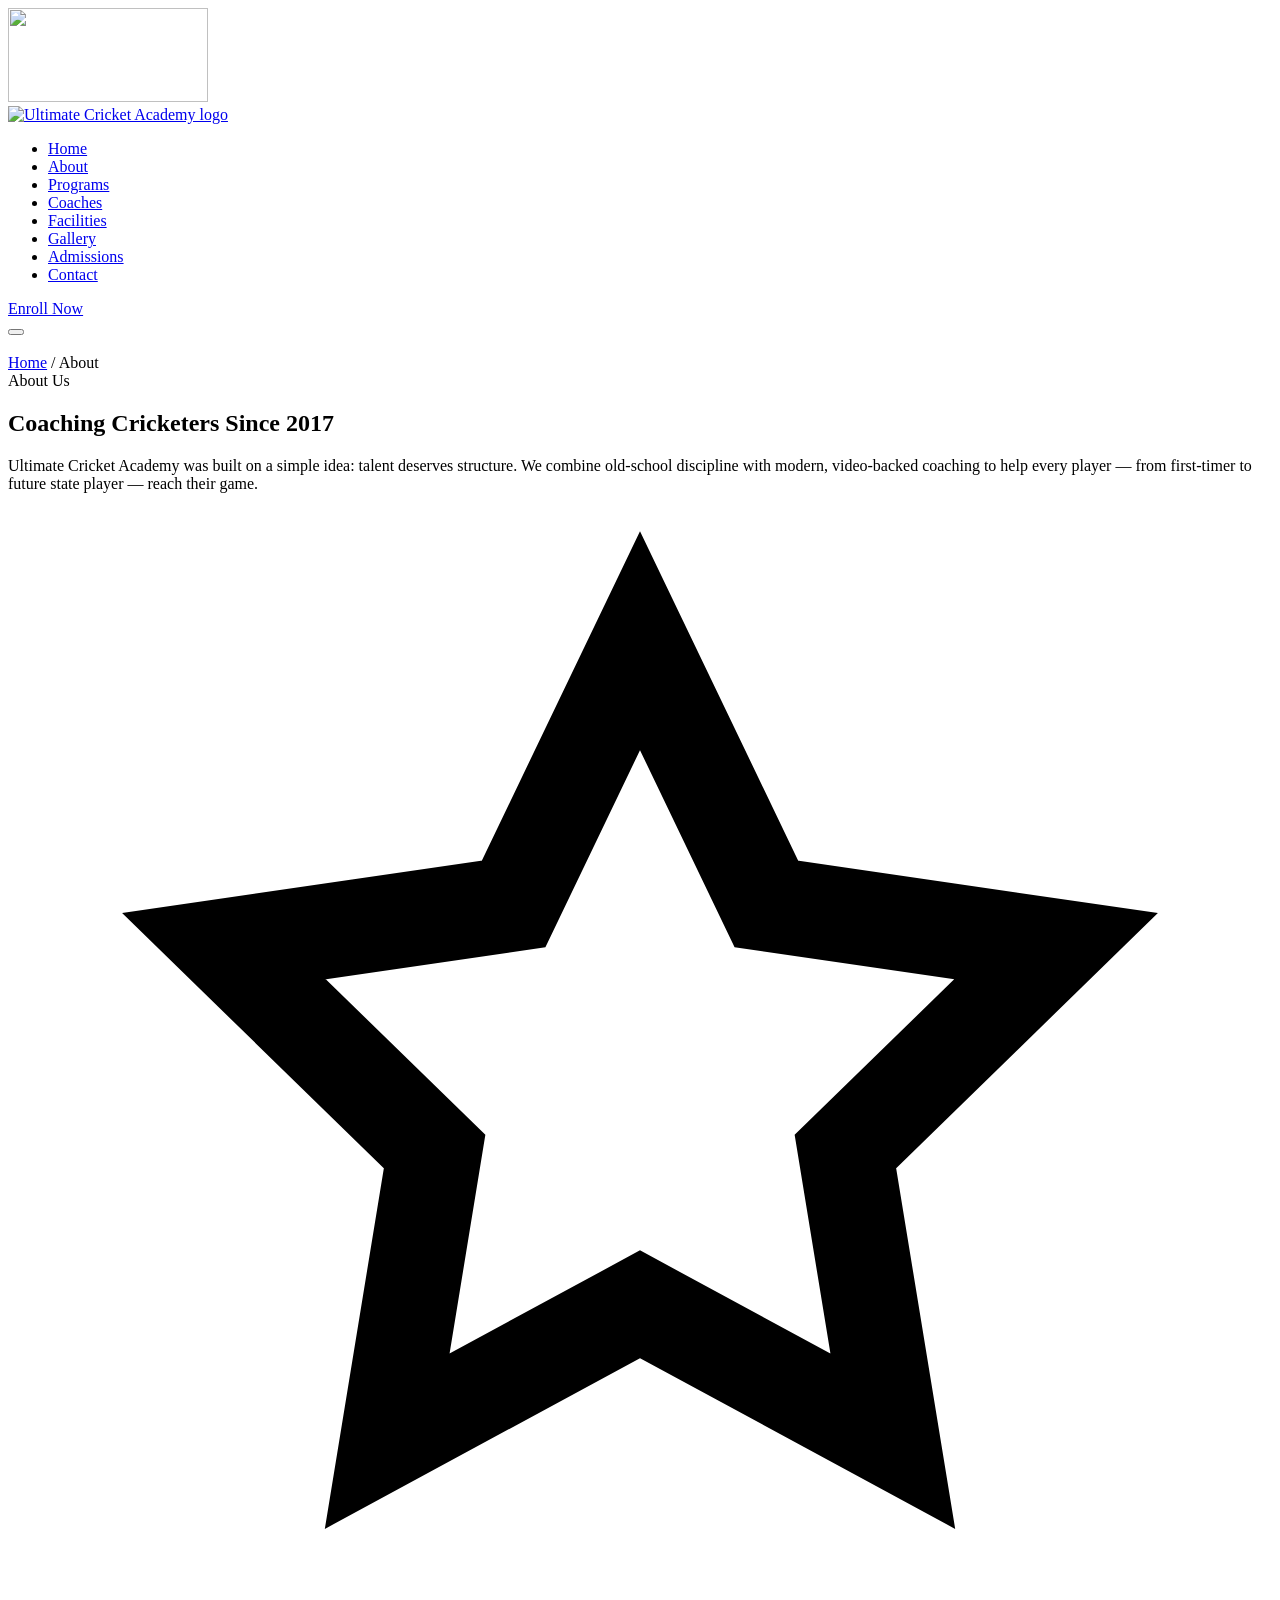
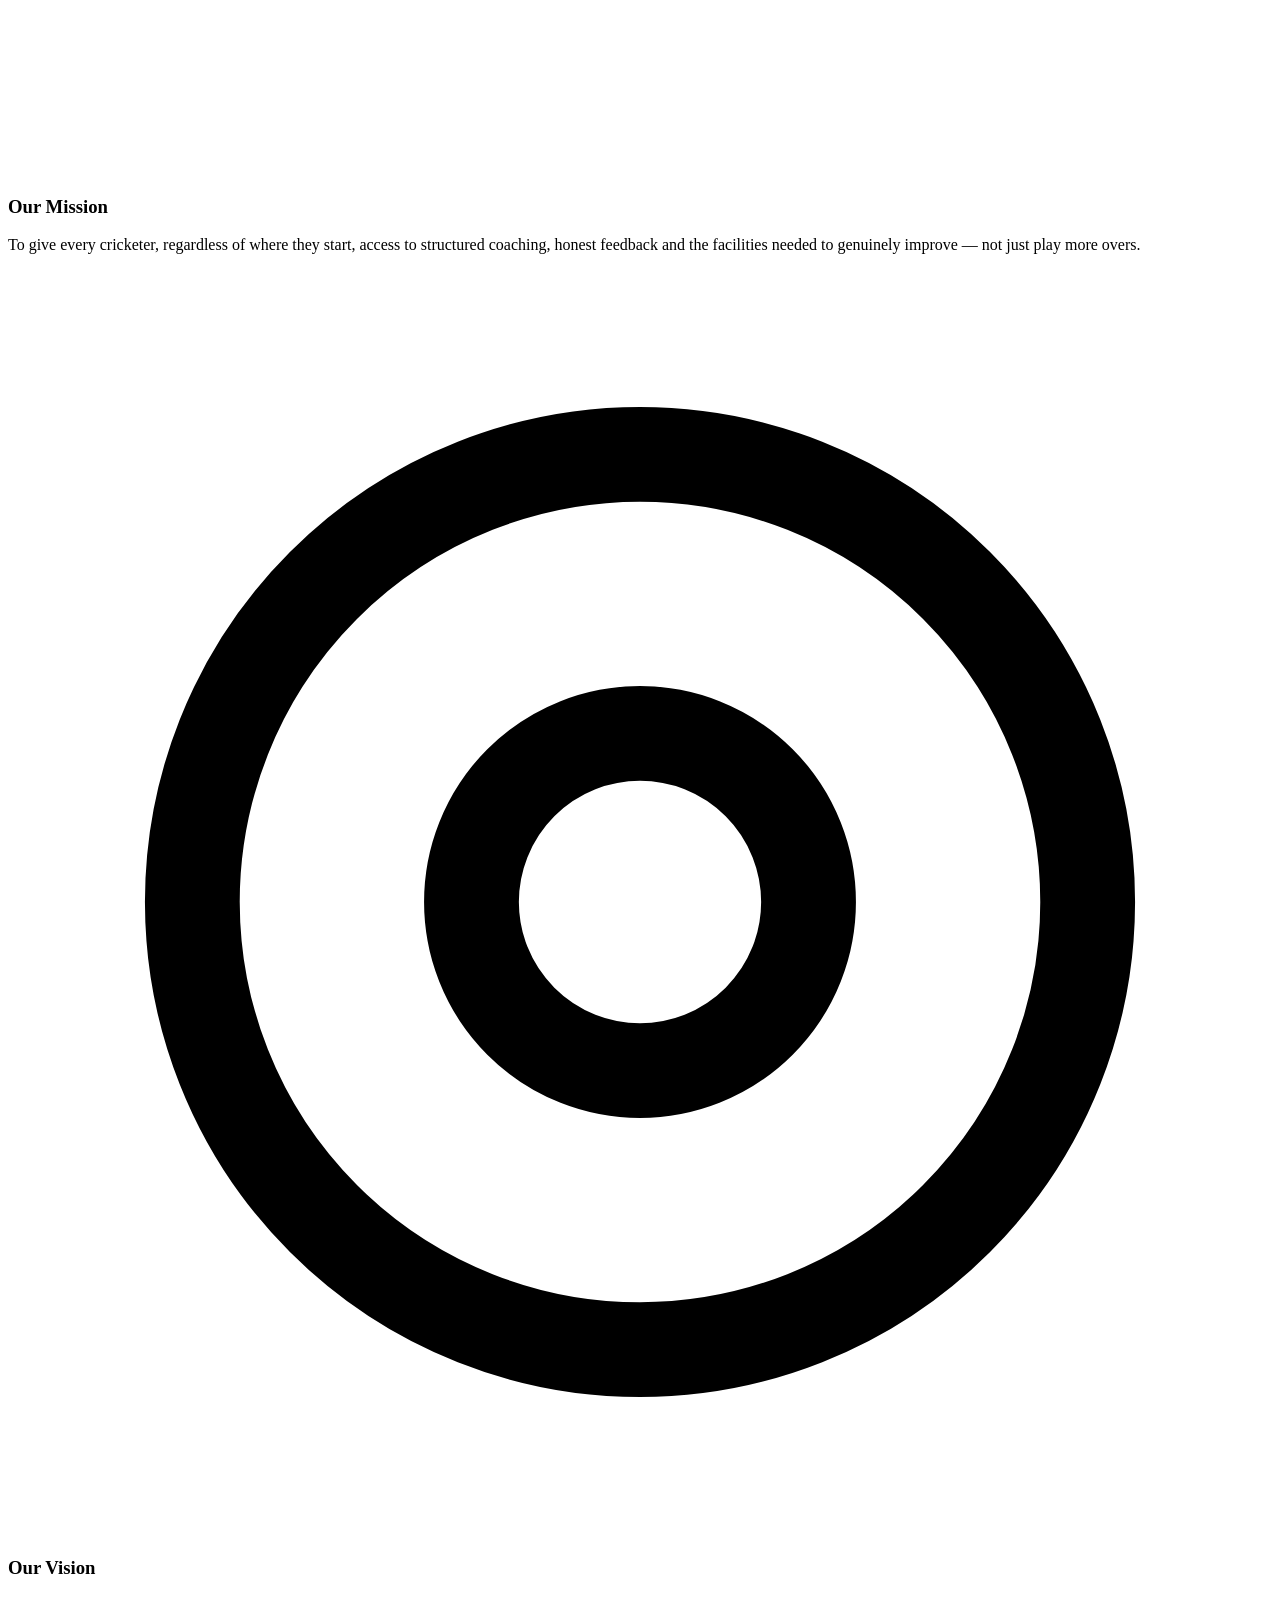
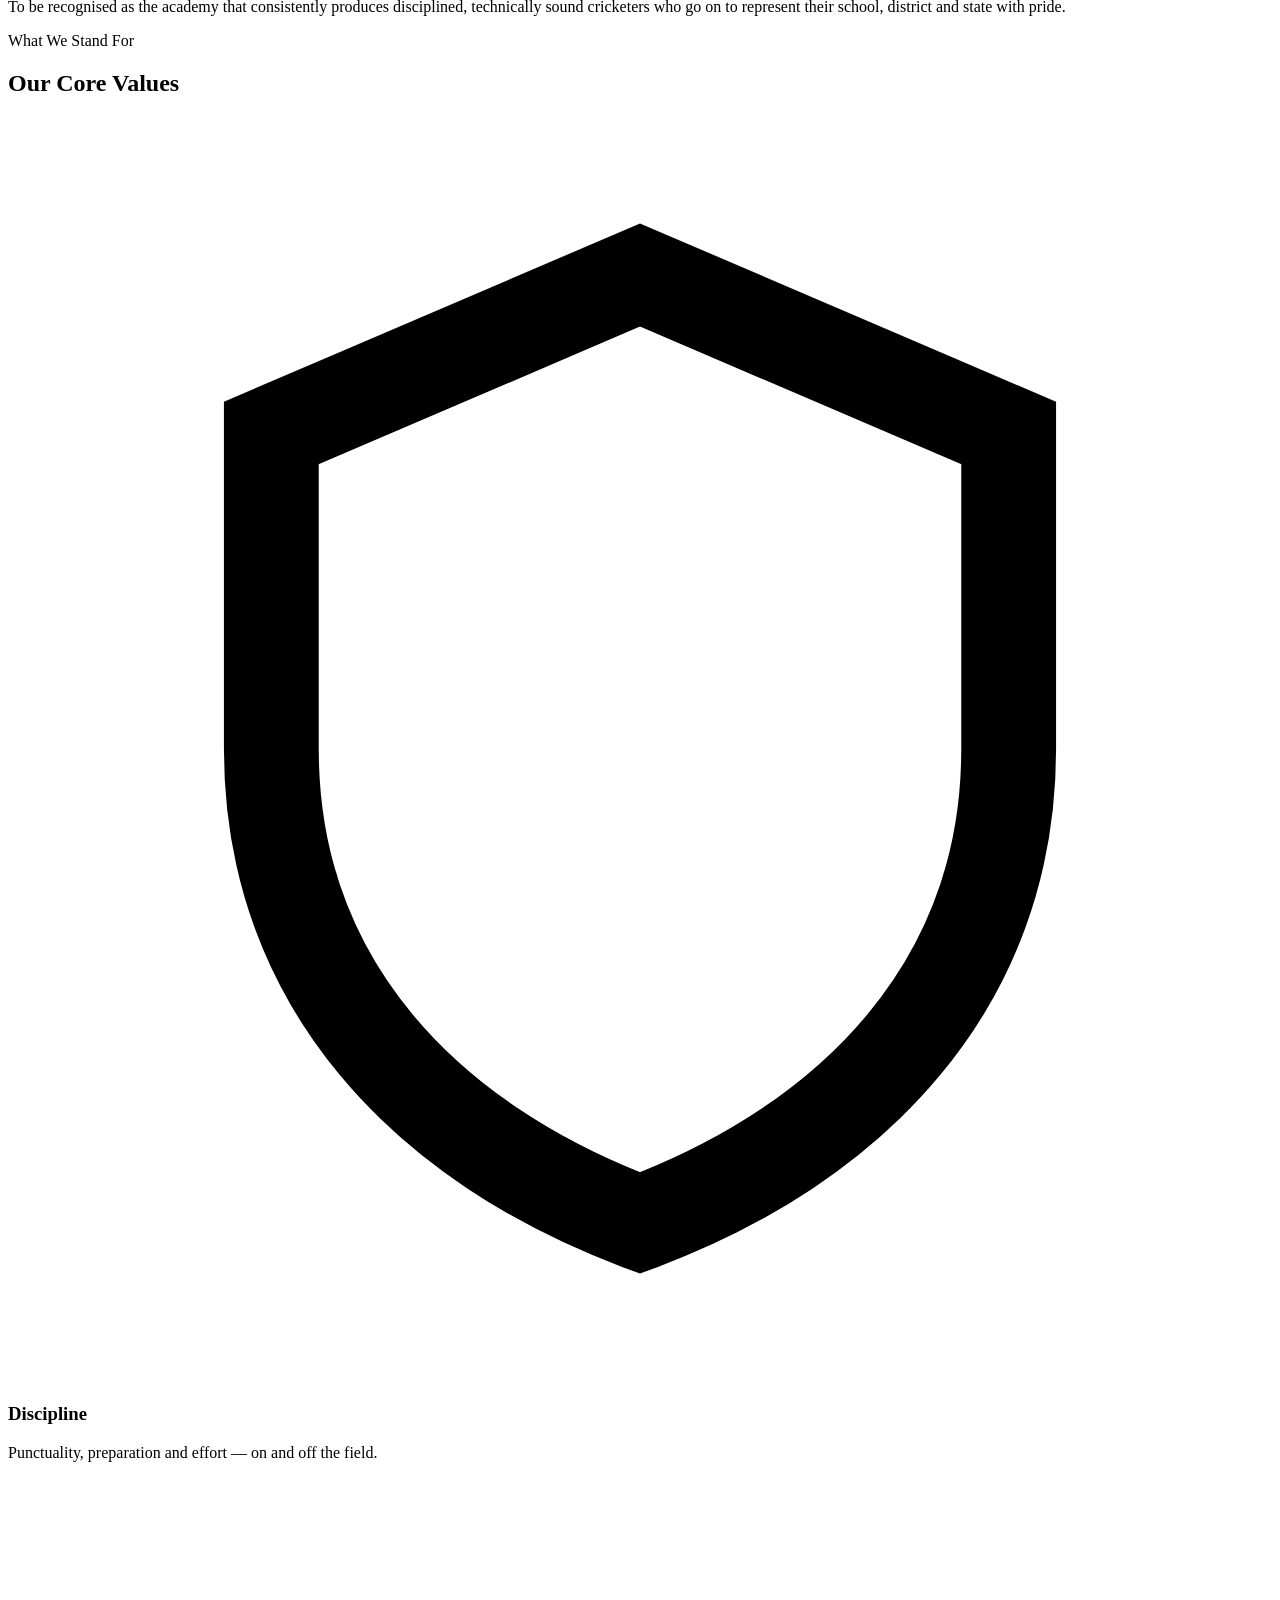
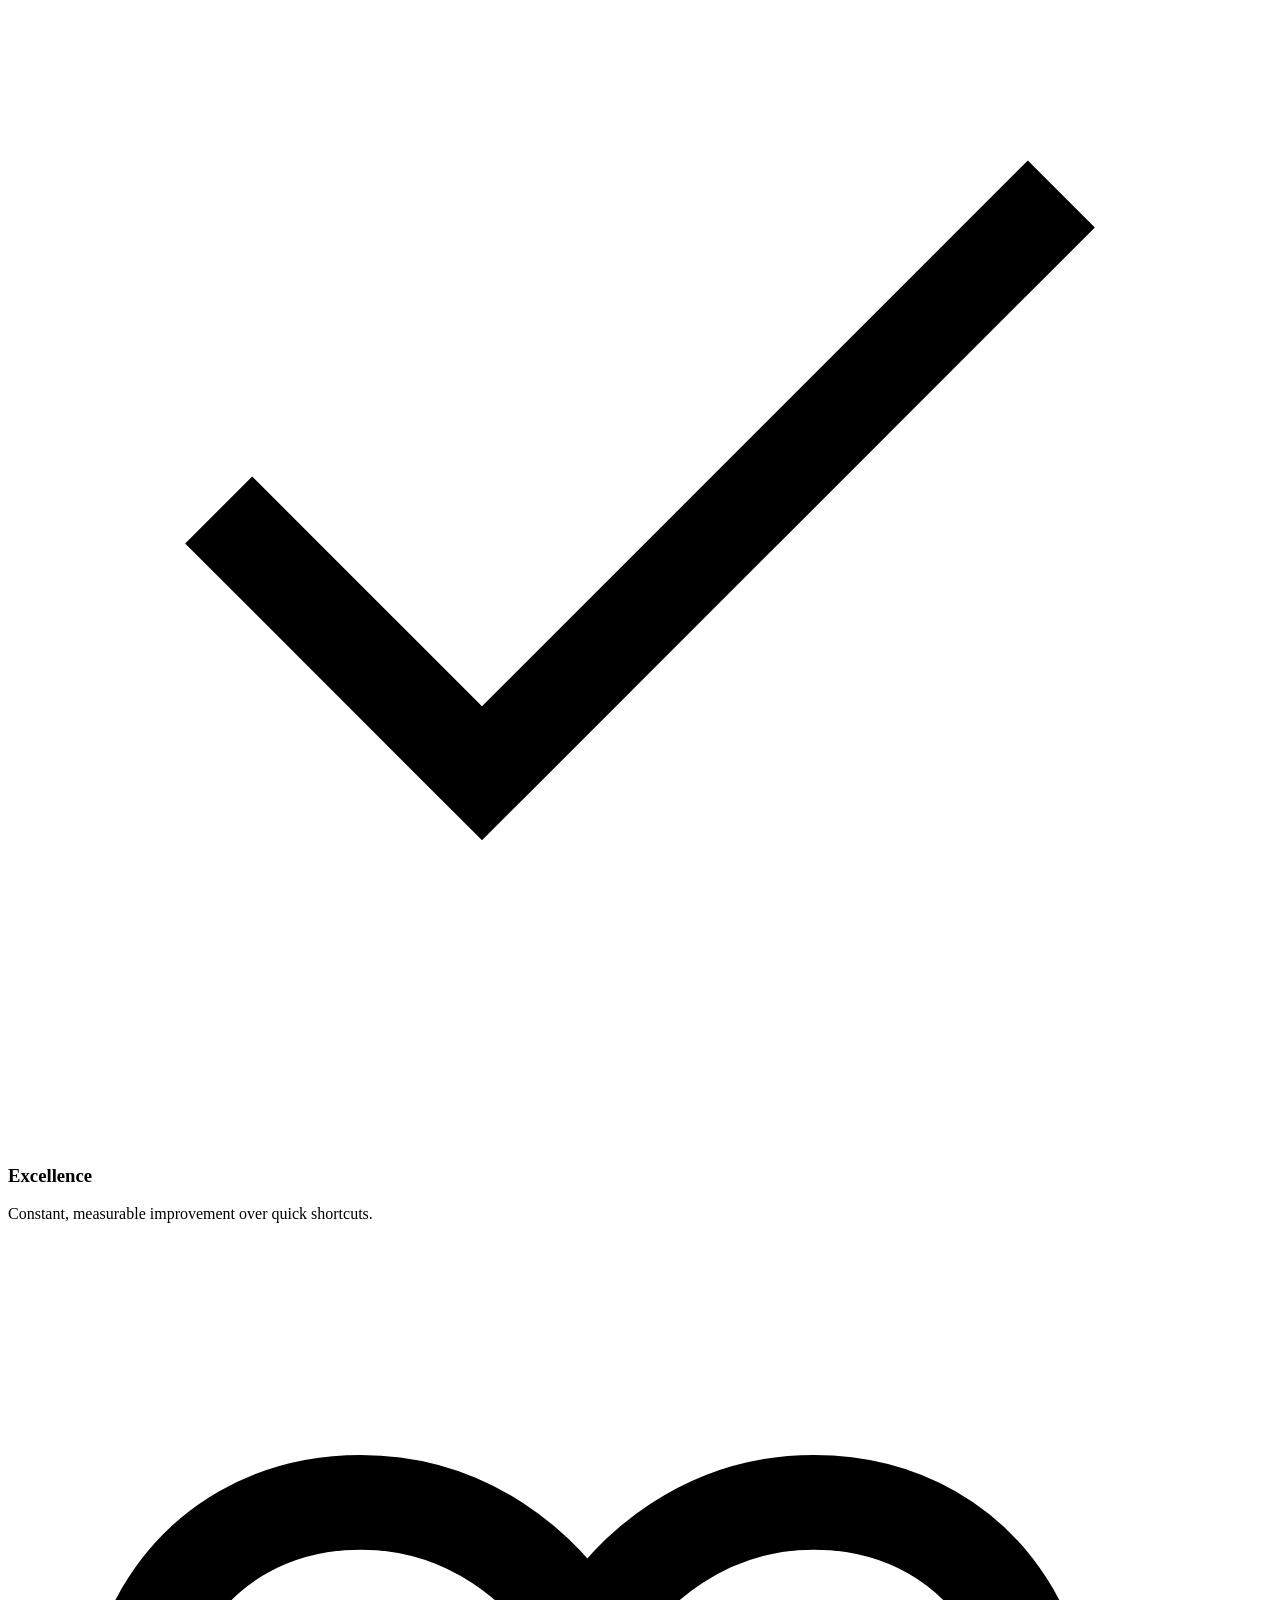
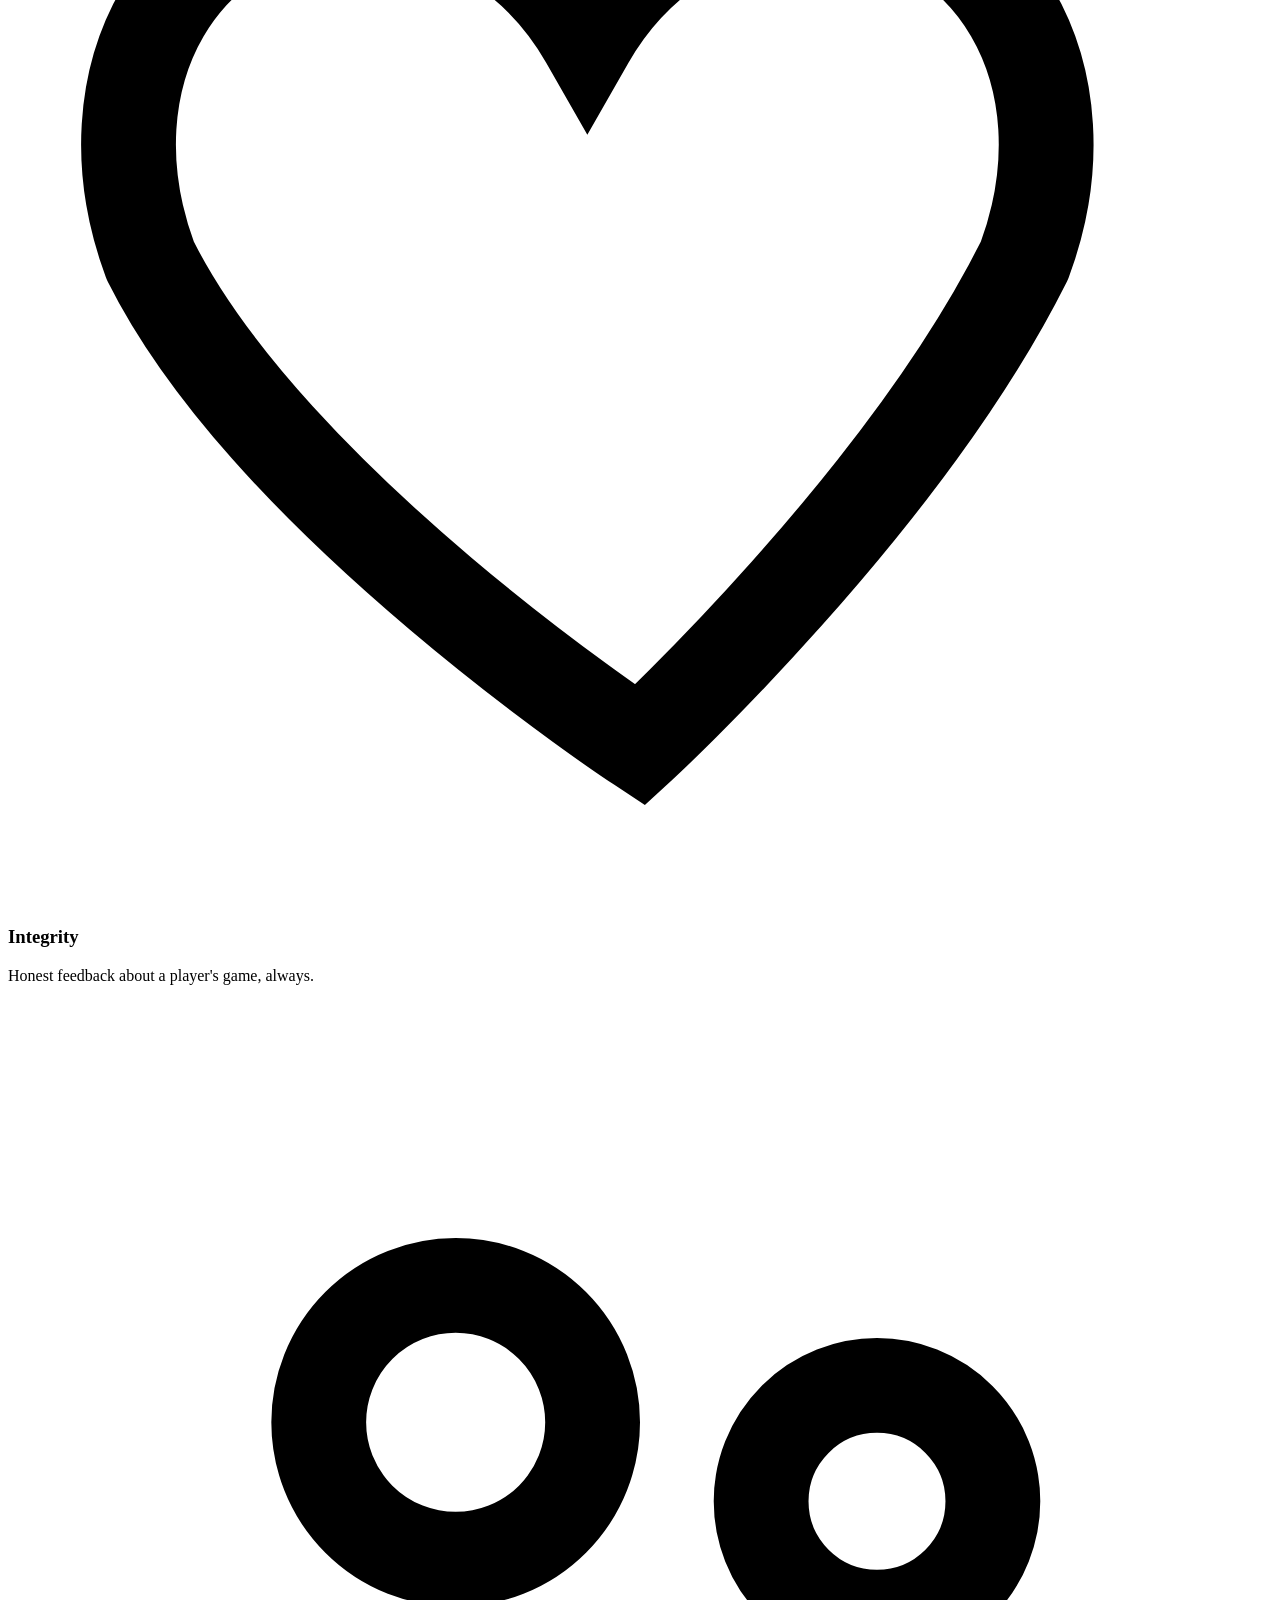
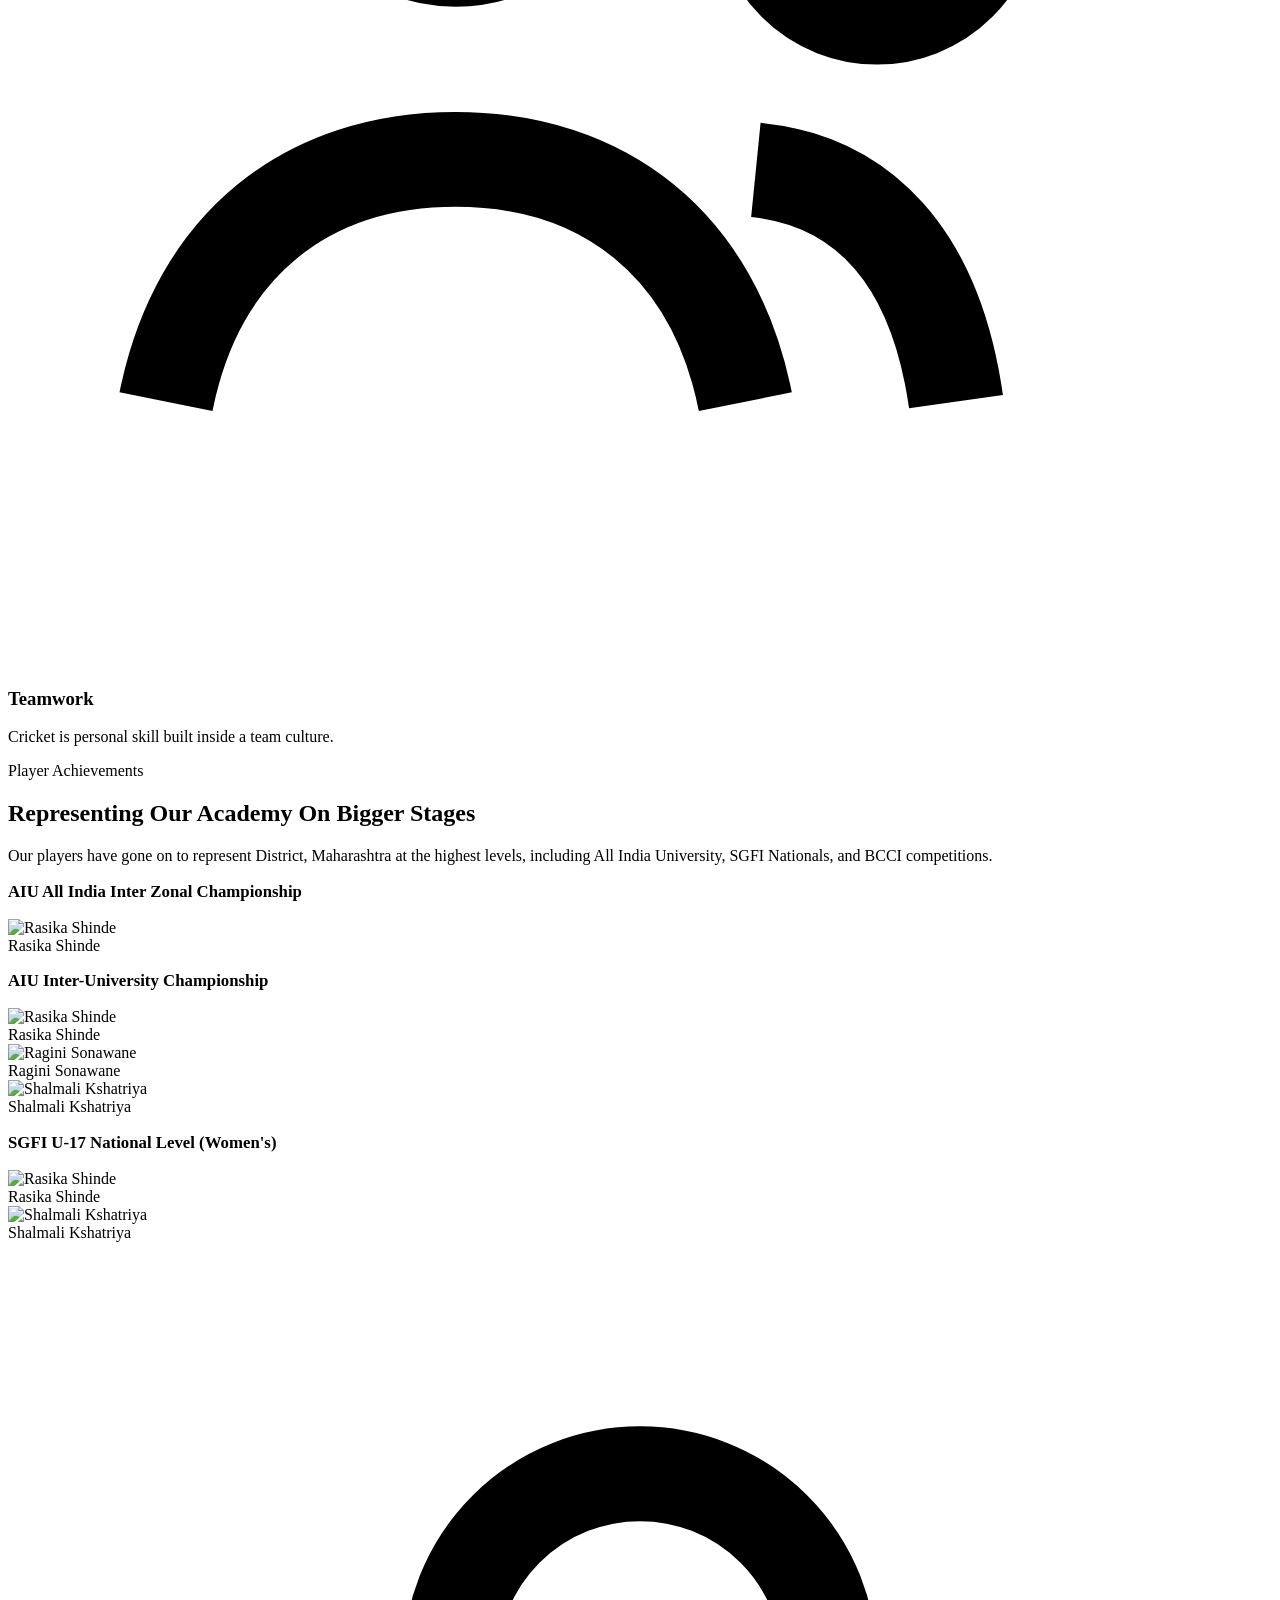
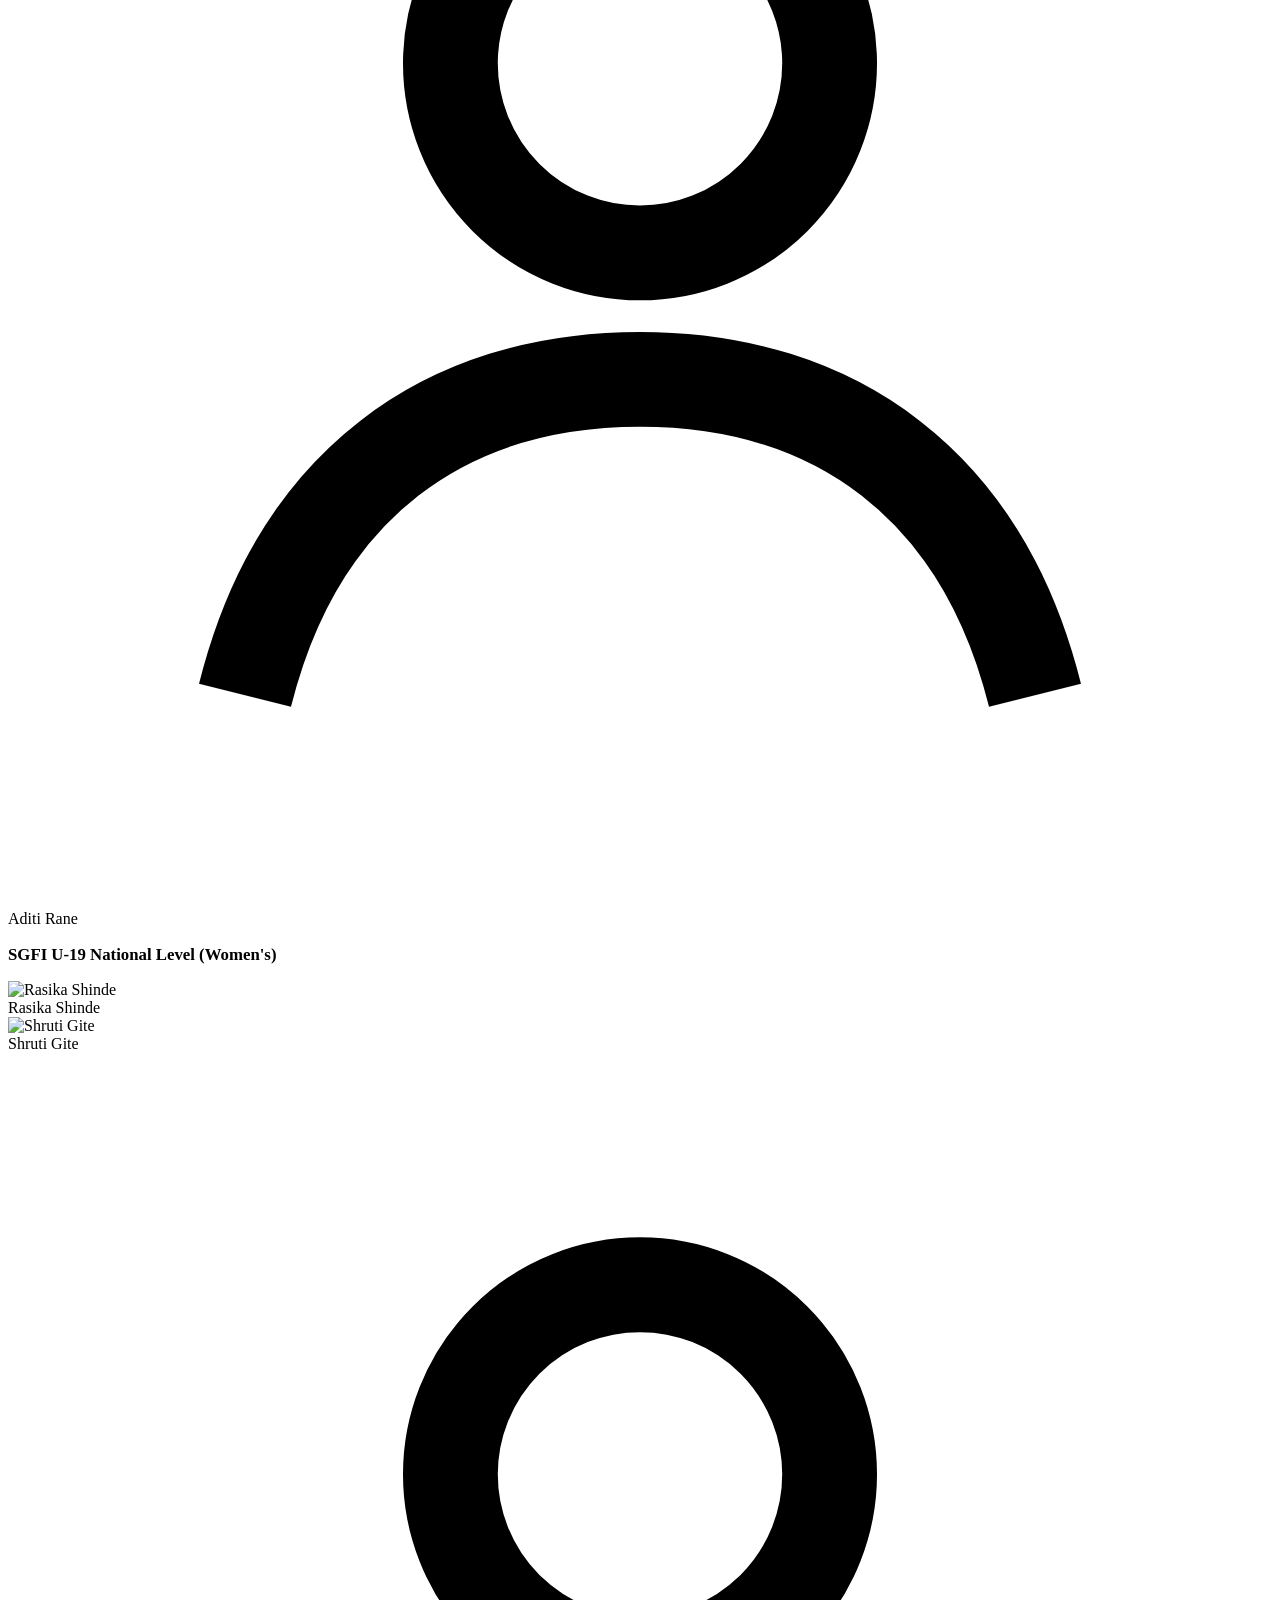
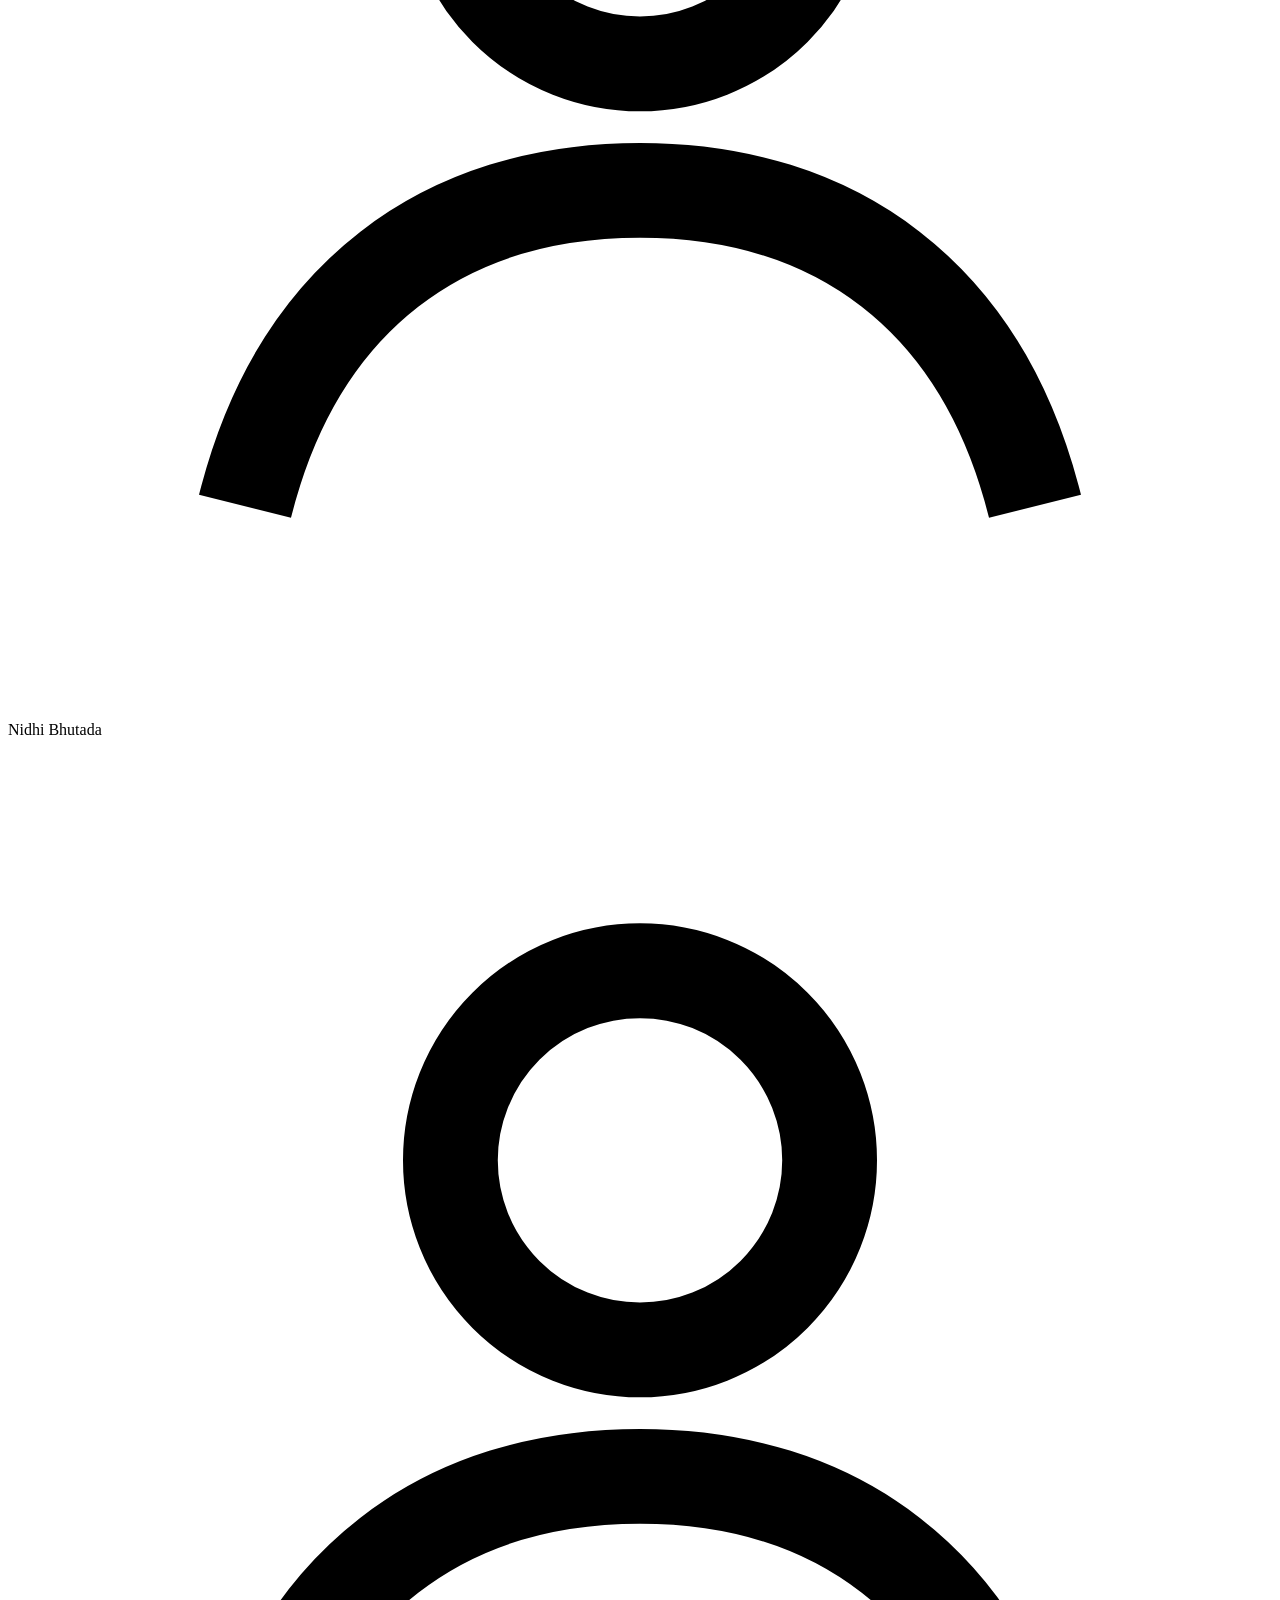
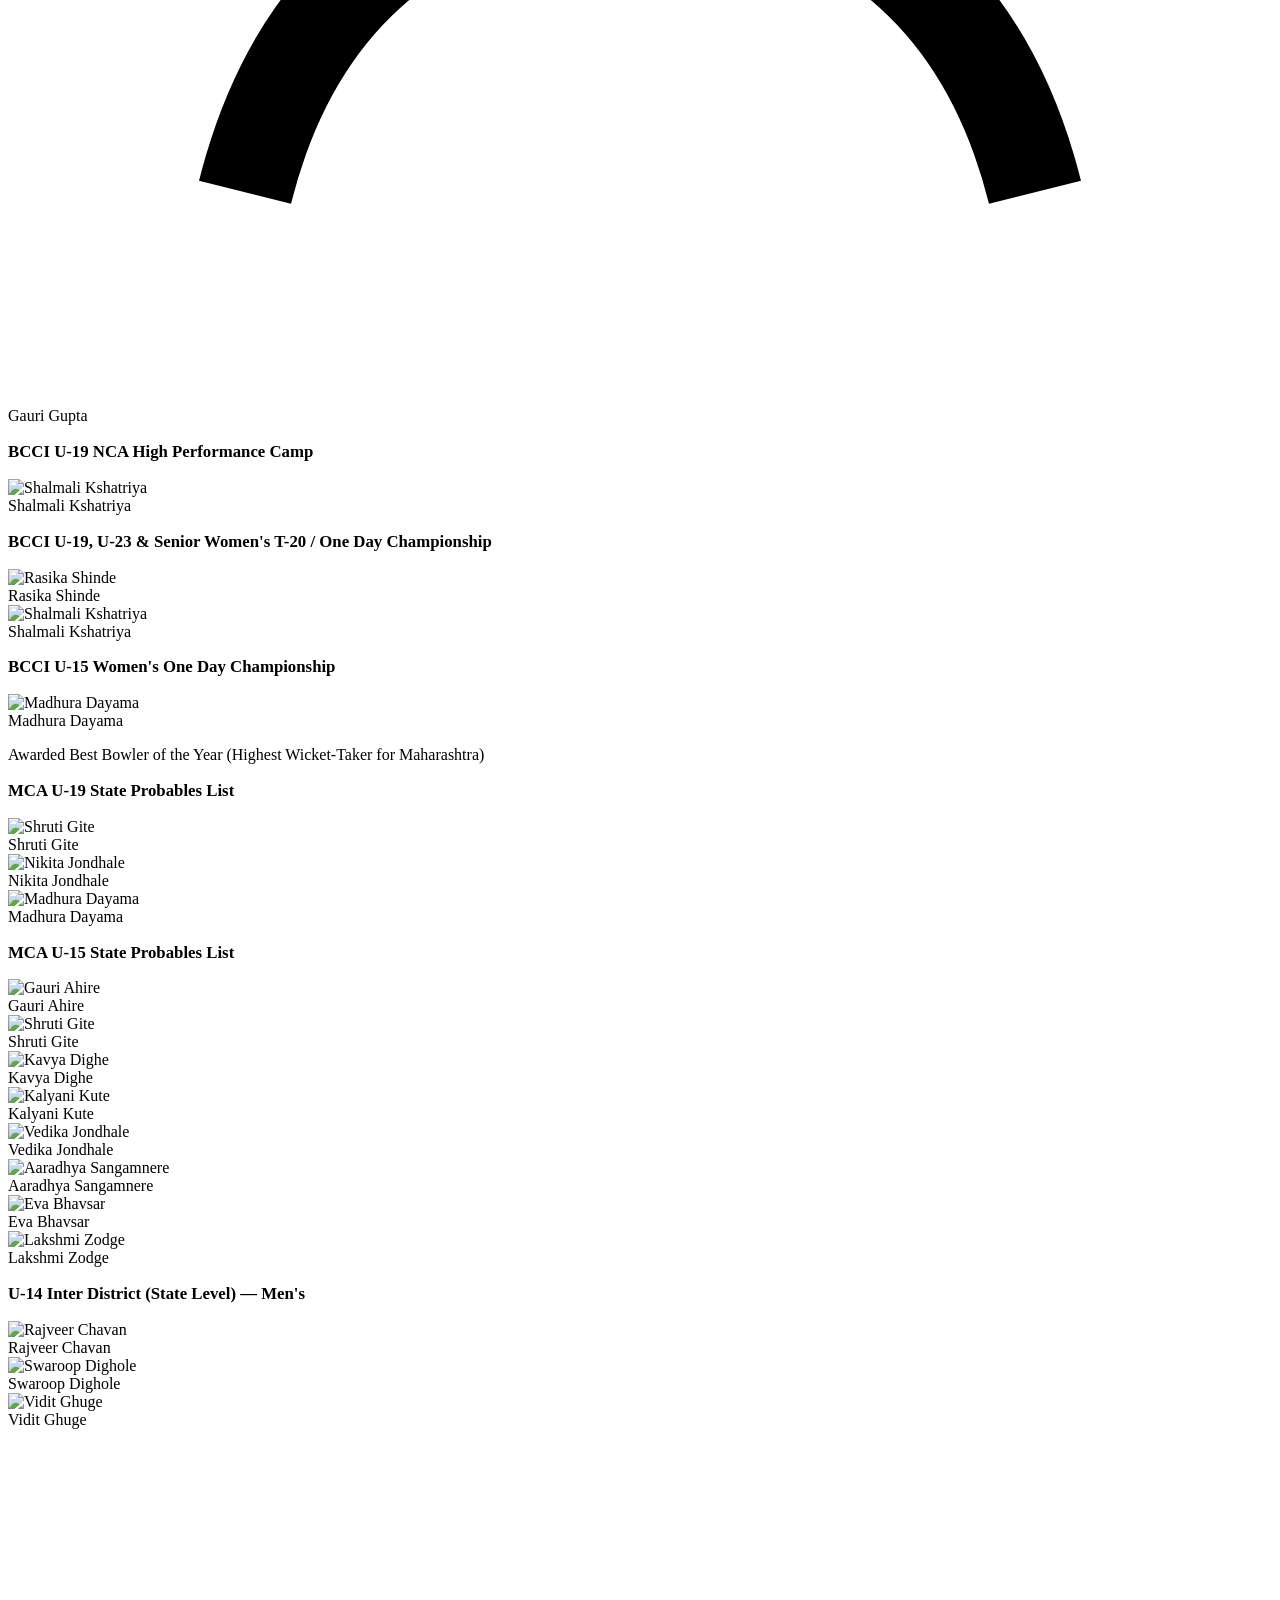
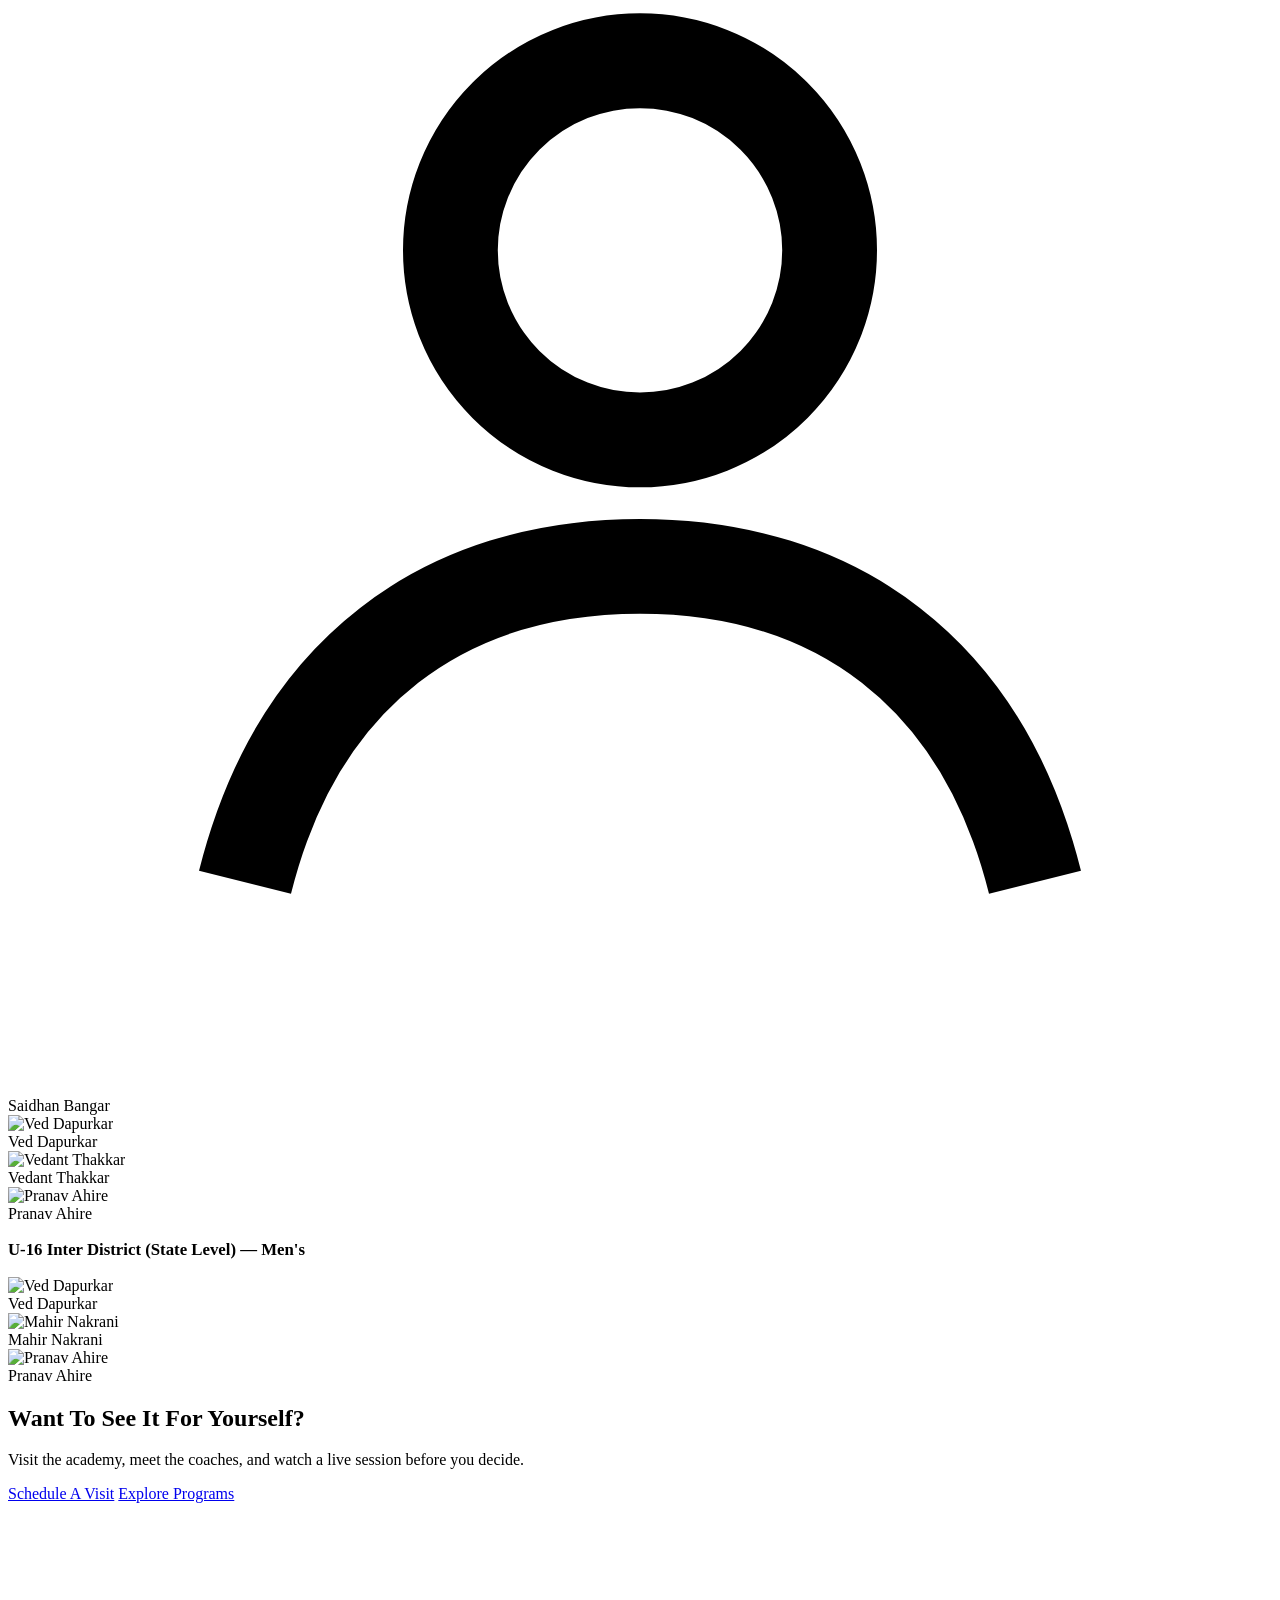
==== about.html @ f631624e "Add files via upload" ====
<!DOCTYPE html>
<html lang="en">
<head>
<meta charset="UTF-8">
<meta name="viewport" content="width=device-width, initial-scale=1.0">
<title>About Us | Ultimate Cricket Academy</title>
<meta name="description" content="Ultimate Cricket Academy is a premium cricket coaching academy offering structured programs for juniors, youth and adults, led by experienced coaches with world-class facilities.">

<link rel="icon" type="image/png" sizes="32x32" href="assets/favicon-32.png">
<link rel="icon" type="image/png" sizes="64x64" href="assets/favicon-64.png">
<link rel="apple-touch-icon" sizes="180x180" href="assets/favicon-180.png">
<link rel="icon" type="image/png" sizes="512x512" href="assets/favicon-512.png">

<link rel="preconnect" href="https://fonts.googleapis.com">
<link rel="preconnect" href="https://fonts.gstatic.com" crossorigin>
<link href="https://fonts.googleapis.com/css2?family=Oswald:wght@400;500;600;700&family=Inter:wght@400;500;600;700&family=Bebas+Neue&display=swap" rel="stylesheet">

<link rel="stylesheet" href="css/style.css">
<noscript><style>.reveal{opacity:1 !important; transform:none !important;} #loader{display:none !important;}</style></noscript>
</head>
<body>
  <div id="loader" aria-hidden="true">
    <img src="assets/logo-transparent.png" alt="" width="200" height="94">
    <div class="loader-bar"></div>
  </div>

  <div class="nav-scrim"></div>
  <header class="navbar">
    <div class="nav-inner">
      <a href="index.html" class="brand" aria-label="Ultimate Cricket Academy home">
        <img src="assets/logo-transparent.png" alt="Ultimate Cricket Academy logo" width="220" height="103">
      </a>
      <nav aria-label="Primary">
        <ul class="nav-links">
          <li><a href="index.html" class="seam-link">Home</a></li>
          <li><a href="about.html" class="seam-link active">About</a></li>
          <li><a href="programs.html" class="seam-link">Programs</a></li>
          <li><a href="coaches.html" class="seam-link">Coaches</a></li>
          <li><a href="facilities.html" class="seam-link">Facilities</a></li>
          <li><a href="gallery.html" class="seam-link">Gallery</a></li>
          <li><a href="admissions.html" class="seam-link">Admissions</a></li>
          <li><a href="contact.html" class="seam-link">Contact</a></li>
        </ul>
      </nav>
      <div class="nav-cta">
        <a href="https://wa.me/918087288072?text=Hi%2C%20I%27m%20interested%20in%20enrolling%20at%20Ultimate%20Cricket%20Academy" class="btn btn-gold" target="_blank" rel="noopener">Enroll Now</a>
      </div>
      <button class="nav-toggle" aria-label="Toggle menu" aria-expanded="false">
        <span></span><span></span><span></span>
      </button>
    </div>
  </header>
  <section class="page-header">
    <img src="assets/icon-mark.png" alt="" class="page-header-swoosh" aria-hidden="true">
    <div class="container">
      <div class="breadcrumb"><a href="index.html">Home</a> / About</div>
      <span class="eyebrow">About Us</span>
      <h1>Coaching Cricketers Since 2017</h1>
      <p>Ultimate Cricket Academy was built on a simple idea: talent deserves structure. We combine old-school discipline with modern, video-backed coaching to help every player &mdash; from first-timer to future state player &mdash; reach their game.</p>
    </div>
  </section>

  <section class="section">
    <div class="container">
      <div class="grid grid-2" style="align-items:stretch;">
        <div class="card reveal">
          <div class="icon-tile"><svg viewBox="0 0 24 24" fill="none" stroke="currentColor" stroke-width="1.8"><path d="M12 2.5l2.4 5 5.5.8-4 3.9.9 5.5-4.8-2.6-4.8 2.6.9-5.5-4-3.9 5.5-.8z"/></svg></div>
          <h3>Our Mission</h3>
          <p>To give every cricketer, regardless of where they start, access to structured coaching, honest feedback and the facilities needed to genuinely improve &mdash; not just play more overs.</p>
        </div>
        <div class="card reveal reveal-delay-1">
          <div class="icon-tile"><svg viewBox="0 0 24 24" fill="none" stroke="currentColor" stroke-width="1.8"><circle cx="12" cy="12" r="8.5"/><circle cx="12" cy="12" r="3.2"/></svg></div>
          <h3>Our Vision</h3>
          <p>To be recognised as the academy that consistently produces disciplined, technically sound cricketers who go on to represent their school, district and state with pride.</p>
        </div>
      </div>
    </div>
  </section>

  <section class="section section-soft">
    <div class="container">
      <div class="section-head center reveal">
        <span class="eyebrow">What We Stand For</span>
        <h2>Our Core Values</h2>
      </div>
      <div class="grid grid-4">
        <div class="card value-card reveal">
          <div class="icon-tile"><svg viewBox="0 0 24 24" fill="none" stroke="currentColor" stroke-width="1.8"><path d="M12 3l7 3v6c0 4.5-3 7.5-7 9-4-1.5-7-4.5-7-9V6z"/></svg></div>
          <h3>Discipline</h3>
          <p>Punctuality, preparation and effort &mdash; on and off the field.</p>
        </div>
        <div class="card value-card reveal reveal-delay-1">
          <div class="icon-tile"><svg viewBox="0 0 24 24" fill="none" stroke="currentColor" stroke-width="1.8"><path d="M4 12l5 5L20 6"/></svg></div>
          <h3>Excellence</h3>
          <p>Constant, measurable improvement over quick shortcuts.</p>
        </div>
        <div class="card value-card reveal reveal-delay-2">
          <div class="icon-tile"><svg viewBox="0 0 24 24" fill="none" stroke="currentColor" stroke-width="1.8"><path d="M12 21s-7-4.6-9.3-9.2C1.4 8.3 3.3 5 6.7 5c2 0 3.5 1.2 4.3 2.6C11.8 6.2 13.3 5 15.3 5c3.4 0 5.3 3.3 4 6.8C17 16.4 12 21 12 21z"/></svg></div>
          <h3>Integrity</h3>
          <p>Honest feedback about a player's game, always.</p>
        </div>
        <div class="card value-card reveal reveal-delay-3">
          <div class="icon-tile"><svg viewBox="0 0 24 24" fill="none" stroke="currentColor" stroke-width="1.8"><circle cx="8.5" cy="8" r="2.6"/><circle cx="16.5" cy="9.5" r="2.2"/><path d="M3 19c.6-3 2.7-4.6 5.5-4.6S13.4 16 14 19"/><path d="M14.2 14.6c2 .2 3.4 1.6 3.8 4.4"/></svg></div>
          <h3>Teamwork</h3>
          <p>Cricket is personal skill built inside a team culture.</p>
        </div>
      </div>
    </div>
  </section>

  <section class="section section-soft">
    <div class="container">
      <div class="section-head center reveal">
        <span class="eyebrow">Player Achievements</span>
        <h2>Representing Our Academy On Bigger Stages</h2>
        <p>Our players have gone on to represent District, Maharashtra at the highest levels, including All India University, SGFI Nationals, and BCCI competitions.</p>
      </div>
      <div class="grid grid-2" style="gap:24px;">
        <div class="card achievement-card reveal">
          <h3 style="font-size:1.05rem; color:var(--navy);">AIU All India Inter Zonal Championship</h3>
          <div class="player-chips">
            <div class="player-chip"><div class="avatar-circle"><img src="assets/players/rasika-shinde.png" alt="Rasika Shinde" loading="lazy"></div><span class="player-name">Rasika Shinde</span></div>
          </div>
        </div>
        <div class="card achievement-card reveal reveal-delay-1">
          <h3 style="font-size:1.05rem; color:var(--navy);">AIU Inter-University Championship</h3>
          <div class="player-chips">
            <div class="player-chip"><div class="avatar-circle"><img src="assets/players/rasika-shinde.png" alt="Rasika Shinde" loading="lazy"></div><span class="player-name">Rasika Shinde</span></div>
            <div class="player-chip"><div class="avatar-circle"><img src="assets/players/ragini-sonawane.png" alt="Ragini Sonawane" loading="lazy"></div><span class="player-name">Ragini Sonawane</span></div>
            <div class="player-chip"><div class="avatar-circle"><img src="assets/players/shalmali-kshatriya.png" alt="Shalmali Kshatriya" loading="lazy"></div><span class="player-name">Shalmali Kshatriya</span></div>
          </div>
        </div>
        <div class="card achievement-card reveal reveal-delay-2">
          <h3 style="font-size:1.05rem; color:var(--navy);">SGFI U-17 National Level (Women's)</h3>
          <div class="player-chips">
            <div class="player-chip"><div class="avatar-circle"><img src="assets/players/rasika-shinde.png" alt="Rasika Shinde" loading="lazy"></div><span class="player-name">Rasika Shinde</span></div>
            <div class="player-chip"><div class="avatar-circle"><img src="assets/players/shalmali-kshatriya.png" alt="Shalmali Kshatriya" loading="lazy"></div><span class="player-name">Shalmali Kshatriya</span></div>
            <div class="player-chip"><div class="avatar-circle"><svg viewBox="0 0 24 24" fill="none" stroke="currentColor" stroke-width="1.8"><circle cx="12" cy="8" r="3.6"/><path d="M4.5 20c1-4 3.8-6 7.5-6s6.5 2 7.5 6"/></svg></div><span class="player-name">Aditi Rane</span></div>
          </div>
        </div>
        <div class="card achievement-card reveal reveal-delay-3">
          <h3 style="font-size:1.05rem; color:var(--navy);">SGFI U-19 National Level (Women's)</h3>
          <div class="player-chips">
            <div class="player-chip"><div class="avatar-circle"><img src="assets/players/rasika-shinde.png" alt="Rasika Shinde" loading="lazy"></div><span class="player-name">Rasika Shinde</span></div>
            <div class="player-chip"><div class="avatar-circle"><img src="assets/players/shruti-gite.png" alt="Shruti Gite" loading="lazy"></div><span class="player-name">Shruti Gite</span></div>
            <div class="player-chip"><div class="avatar-circle"><svg viewBox="0 0 24 24" fill="none" stroke="currentColor" stroke-width="1.8"><circle cx="12" cy="8" r="3.6"/><path d="M4.5 20c1-4 3.8-6 7.5-6s6.5 2 7.5 6"/></svg></div><span class="player-name">Nidhi Bhutada</span></div>
            <div class="player-chip"><div class="avatar-circle"><svg viewBox="0 0 24 24" fill="none" stroke="currentColor" stroke-width="1.8"><circle cx="12" cy="8" r="3.6"/><path d="M4.5 20c1-4 3.8-6 7.5-6s6.5 2 7.5 6"/></svg></div><span class="player-name">Gauri Gupta</span></div>
          </div>
        </div>
        <div class="card achievement-card reveal">
          <h3 style="font-size:1.05rem; color:var(--navy);">BCCI U-19 NCA High Performance Camp</h3>
          <div class="player-chips">
            <div class="player-chip"><div class="avatar-circle"><img src="assets/players/shalmali-kshatriya.png" alt="Shalmali Kshatriya" loading="lazy"></div><span class="player-name">Shalmali Kshatriya</span></div>
          </div>
        </div>
        <div class="card achievement-card reveal reveal-delay-1">
          <h3 style="font-size:1.05rem; color:var(--navy);">BCCI U-19, U-23 &amp; Senior Women's T-20 / One Day Championship</h3>
          <div class="player-chips">
            <div class="player-chip"><div class="avatar-circle"><img src="assets/players/rasika-shinde.png" alt="Rasika Shinde" loading="lazy"></div><span class="player-name">Rasika Shinde</span></div>
            <div class="player-chip"><div class="avatar-circle"><img src="assets/players/shalmali-kshatriya.png" alt="Shalmali Kshatriya" loading="lazy"></div><span class="player-name">Shalmali Kshatriya</span></div>
          </div>
        </div>
        <div class="card achievement-card reveal reveal-delay-2">
          <h3 style="font-size:1.05rem; color:var(--navy);">BCCI U-15 Women's One Day Championship</h3>
          <div class="player-chips">
            <div class="player-chip"><div class="avatar-circle"><img src="assets/players/madhura-dayama.png" alt="Madhura Dayama" loading="lazy"></div><span class="player-name">Madhura Dayama</span></div>
          </div>
          <p class="achievement-note">Awarded Best Bowler of the Year (Highest Wicket-Taker for Maharashtra)</p>
        </div>
        <div class="card achievement-card reveal reveal-delay-3">
          <h3 style="font-size:1.05rem; color:var(--navy);">MCA U-19 State Probables List</h3>
          <div class="player-chips">
            <div class="player-chip"><div class="avatar-circle"><img src="assets/players/shruti-gite.png" alt="Shruti Gite" loading="lazy"></div><span class="player-name">Shruti Gite</span></div>
            <div class="player-chip"><div class="avatar-circle"><img src="assets/players/nikita-jondhale.png" alt="Nikita Jondhale" loading="lazy"></div><span class="player-name">Nikita Jondhale</span></div>
            <div class="player-chip"><div class="avatar-circle"><img src="assets/players/madhura-dayama.png" alt="Madhura Dayama" loading="lazy"></div><span class="player-name">Madhura Dayama</span></div>
          </div>
        </div>
        <div class="card achievement-card reveal" style="grid-column:1 / -1;">
          <h3 style="font-size:1.05rem; color:var(--navy);">MCA U-15 State Probables List</h3>
          <div class="player-chips">
            <div class="player-chip"><div class="avatar-circle"><img src="assets/players/gauri-ahire.png" alt="Gauri Ahire" loading="lazy"></div><span class="player-name">Gauri Ahire</span></div>
            <div class="player-chip"><div class="avatar-circle"><img src="assets/players/shruti-gite.png" alt="Shruti Gite" loading="lazy"></div><span class="player-name">Shruti Gite</span></div>
            <div class="player-chip"><div class="avatar-circle"><img src="assets/players/kavya-dighe.jpg" alt="Kavya Dighe" loading="lazy"></div><span class="player-name">Kavya Dighe</span></div>
            <div class="player-chip"><div class="avatar-circle"><img src="assets/players/kalyani-kute.png" alt="Kalyani Kute" loading="lazy"></div><span class="player-name">Kalyani Kute</span></div>
            <div class="player-chip"><div class="avatar-circle"><img src="assets/players/vedika-jondhale.jpg" alt="Vedika Jondhale" loading="lazy"></div><span class="player-name">Vedika Jondhale</span></div>
            <div class="player-chip"><div class="avatar-circle"><img src="assets/players/aaradhya-sangamnere.png" alt="Aaradhya Sangamnere" loading="lazy"></div><span class="player-name">Aaradhya Sangamnere</span></div>
            <div class="player-chip"><div class="avatar-circle"><img src="assets/players/eva-bhavsar.png" alt="Eva Bhavsar" loading="lazy"></div><span class="player-name">Eva Bhavsar</span></div>
            <div class="player-chip"><div class="avatar-circle"><img src="assets/players/lakshmi-zodge.png" alt="Lakshmi Zodge" loading="lazy"></div><span class="player-name">Lakshmi Zodge</span></div>
          </div>
        </div>
        <div class="card achievement-card reveal">
          <h3 style="font-size:1.05rem; color:var(--navy);">U-14 Inter District (State Level) &mdash; Men's</h3>
          <div class="player-chips">
            <div class="player-chip"><div class="avatar-circle"><img src="assets/players/rajveer-chavan.png" alt="Rajveer Chavan" loading="lazy"></div><span class="player-name">Rajveer Chavan</span></div>
            <div class="player-chip"><div class="avatar-circle"><img src="assets/players/swaroop-dighole.png" alt="Swaroop Dighole" loading="lazy"></div><span class="player-name">Swaroop Dighole</span></div>
            <div class="player-chip"><div class="avatar-circle"><img src="assets/players/vidit-ghuge.png" alt="Vidit Ghuge" loading="lazy"></div><span class="player-name">Vidit Ghuge</span></div>
            <div class="player-chip"><div class="avatar-circle"><svg viewBox="0 0 24 24" fill="none" stroke="currentColor" stroke-width="1.8"><circle cx="12" cy="8" r="3.6"/><path d="M4.5 20c1-4 3.8-6 7.5-6s6.5 2 7.5 6"/></svg></div><span class="player-name">Saidhan Bangar</span></div>
            <div class="player-chip"><div class="avatar-circle"><img src="assets/players/ved-dapurkar.png" alt="Ved Dapurkar" loading="lazy"></div><span class="player-name">Ved Dapurkar</span></div>
            <div class="player-chip"><div class="avatar-circle"><img src="assets/players/vedant-thakkar.png" alt="Vedant Thakkar" loading="lazy"></div><span class="player-name">Vedant Thakkar</span></div>
            <div class="player-chip"><div class="avatar-circle"><img src="assets/players/pranav-ahire.png" alt="Pranav Ahire" loading="lazy"></div><span class="player-name">Pranav Ahire</span></div>
          </div>
        </div>
        <div class="card achievement-card reveal reveal-delay-1">
          <h3 style="font-size:1.05rem; color:var(--navy);">U-16 Inter District (State Level) &mdash; Men's</h3>
          <div class="player-chips">
            <div class="player-chip"><div class="avatar-circle"><img src="assets/players/ved-dapurkar.png" alt="Ved Dapurkar" loading="lazy"></div><span class="player-name">Ved Dapurkar</span></div>
            <div class="player-chip"><div class="avatar-circle"><img src="assets/players/mihir-nakrani.png" alt="Mahir Nakrani" loading="lazy"></div><span class="player-name">Mahir Nakrani</span></div>
            <div class="player-chip"><div class="avatar-circle"><img src="assets/players/pranav-ahire.png" alt="Pranav Ahire" loading="lazy"></div><span class="player-name">Pranav Ahire</span></div>
          </div>
        </div>
      </div>
    </div>
  </section>

  <section class="section section-navy">
    <div class="container">
      <div class="cta-banner" style="background:none; padding:0;">
        <h2>Want To See It For Yourself?</h2>
        <p>Visit the academy, meet the coaches, and watch a live session before you decide.</p>
        <div class="cta-actions">
          <a href="contact.html" class="btn btn-gold">Schedule A Visit</a>
          <a href="programs.html" class="btn btn-outline">Explore Programs</a>
        </div>
      </div>
    </div>
  </section>
  <footer>
    <div class="footer-stitch" aria-hidden="true"></div>
    <div class="container footer-top">
      <div class="footer-social" aria-label="Social media links" style="margin:0 0 32px;">
        <a href="https://www.facebook.com/bhavik.mankodi" target="_blank" rel="noopener" aria-label="Facebook"><svg viewBox="0 0 24 24" fill="currentColor"><path d="M13.5 21v-7.5H16l.4-3H13.5V8.4c0-.87.24-1.46 1.5-1.46H16.5V4.34C16.24 4.3 15.35 4.23 14.32 4.23c-2.15 0-3.62 1.31-3.62 3.72V10.5H8.25v3H10.7V21h2.8z"/></svg></a>
        <a href="https://www.instagram.com/ultimate_cricket_academy?igsi=dTNucmFyZTFrN2hw" target="_blank" rel="noopener" aria-label="Instagram"><svg viewBox="0 0 24 24" fill="none" stroke="currentColor" stroke-width="1.8"><rect x="3.5" y="3.5" width="17" height="17" rx="5"/><circle cx="12" cy="12" r="3.6"/><circle cx="17.2" cy="6.8" r="1"/></svg></a>
        <a href="https://www.youtube.com/@mankodibhavik9" target="_blank" rel="noopener" aria-label="YouTube"><svg viewBox="0 0 24 24" fill="none" stroke="currentColor" stroke-width="1.8"><rect x="2.5" y="5.5" width="19" height="13" rx="3.5"/><path d="M10.5 9.3l5 2.7-5 2.7z" fill="currentColor" stroke="none"/></svg></a>
        <a href="https://wa.me/918087288072" target="_blank" rel="noopener" aria-label="WhatsApp"><svg viewBox="0 0 24 24" fill="currentColor"><path d="M12 3a9 9 0 0 0-7.8 13.5L3 21l4.65-1.17A9 9 0 1 0 12 3zm0 1.7a7.3 7.3 0 0 1 6.13 11.27l-.2.31.9 3.3-3.38-.86-.3.18A7.3 7.3 0 1 1 12 4.7zm-3.1 3.68c-.16 0-.42.06-.64.31-.22.25-.85.83-.85 2.02s.87 2.35.99 2.51c.12.16 1.7 2.6 4.13 3.64 2.04.87 2.46.7 2.9.65.44-.04 1.42-.58 1.62-1.14.2-.56.2-1.04.14-1.14-.06-.1-.22-.16-.46-.28-.24-.12-1.42-.7-1.64-.78-.22-.08-.38-.12-.54.12-.16.24-.62.78-.76.94-.14.16-.28.18-.52.06-.24-.12-1.02-.38-1.94-1.2-.72-.64-1.2-1.44-1.34-1.68-.14-.24-.02-.37.1-.49.11-.11.24-.28.36-.42.12-.14.16-.24.24-.4.08-.16.04-.3-.02-.42-.06-.12-.54-1.32-.75-1.8-.2-.47-.4-.4-.55-.41z"/></svg></a>
      </div>
      <div class="footer-addresses">
        <div>
          <div class="footer-address-badge"><img src="assets/logo-transparent.png" alt="Ultimate Cricket Academy logo" class="footer-address-logo"></div>
          <h4>Ultimate Cricket Academy</h4>
          <div class="contact-line">
            <svg viewBox="0 0 24 24" fill="none" stroke="currentColor" stroke-width="1.8"><path d="M12 21s7-6.3 7-11.5A7 7 0 0 0 5 9.5C5 14.7 12 21 12 21z"/><circle cx="12" cy="9.5" r="2.3"/></svg>
            <span>Late. Dattaji Mogre Krida Sankul, Near Gems Schools, Opp. Samrat Gokuldham Building, Kamal Nagar Stand, Hirawadi, Panchavati, Nashik</span>
          </div>
        </div>
        <div>
          <div class="footer-address-badge"><img src="assets/pingle-logo-transparent.png" alt="Pingle Cricket Academy logo" class="footer-address-logo"></div>
          <h4>Pingle Cricket Academy</h4>
          <div class="contact-line">
            <svg viewBox="0 0 24 24" fill="none" stroke="currentColor" stroke-width="1.8"><path d="M12 21s7-6.3 7-11.5A7 7 0 0 0 5 9.5C5 14.7 12 21 12 21z"/><circle cx="12" cy="9.5" r="2.3"/></svg>
            <span>Pingale Farm, Saptarang Society, Opposite to Pawar Lawns, RTO Office, Peth Road, Panchavati, Nashik</span>
          </div>
        </div>
      </div>
    </div>
    <div class="container">
      <div class="footer-bottom">
        <span>&copy; <span data-year>2026</span> Ultimate Cricket Academy. All rights reserved.</span>
        <span><a href="#">Privacy Policy</a> &nbsp;&middot;&nbsp; <a href="#">Terms of Use</a></span>
      </div>
    </div>
  </footer>

  <button id="toTop" aria-label="Back to top">
    <svg viewBox="0 0 24 24" fill="none" stroke="currentColor" stroke-width="2.2"><path d="M6 15l6-6 6 6"/></svg>
  </button>

  <script src="js/main.js"></script>
</body>
</html>
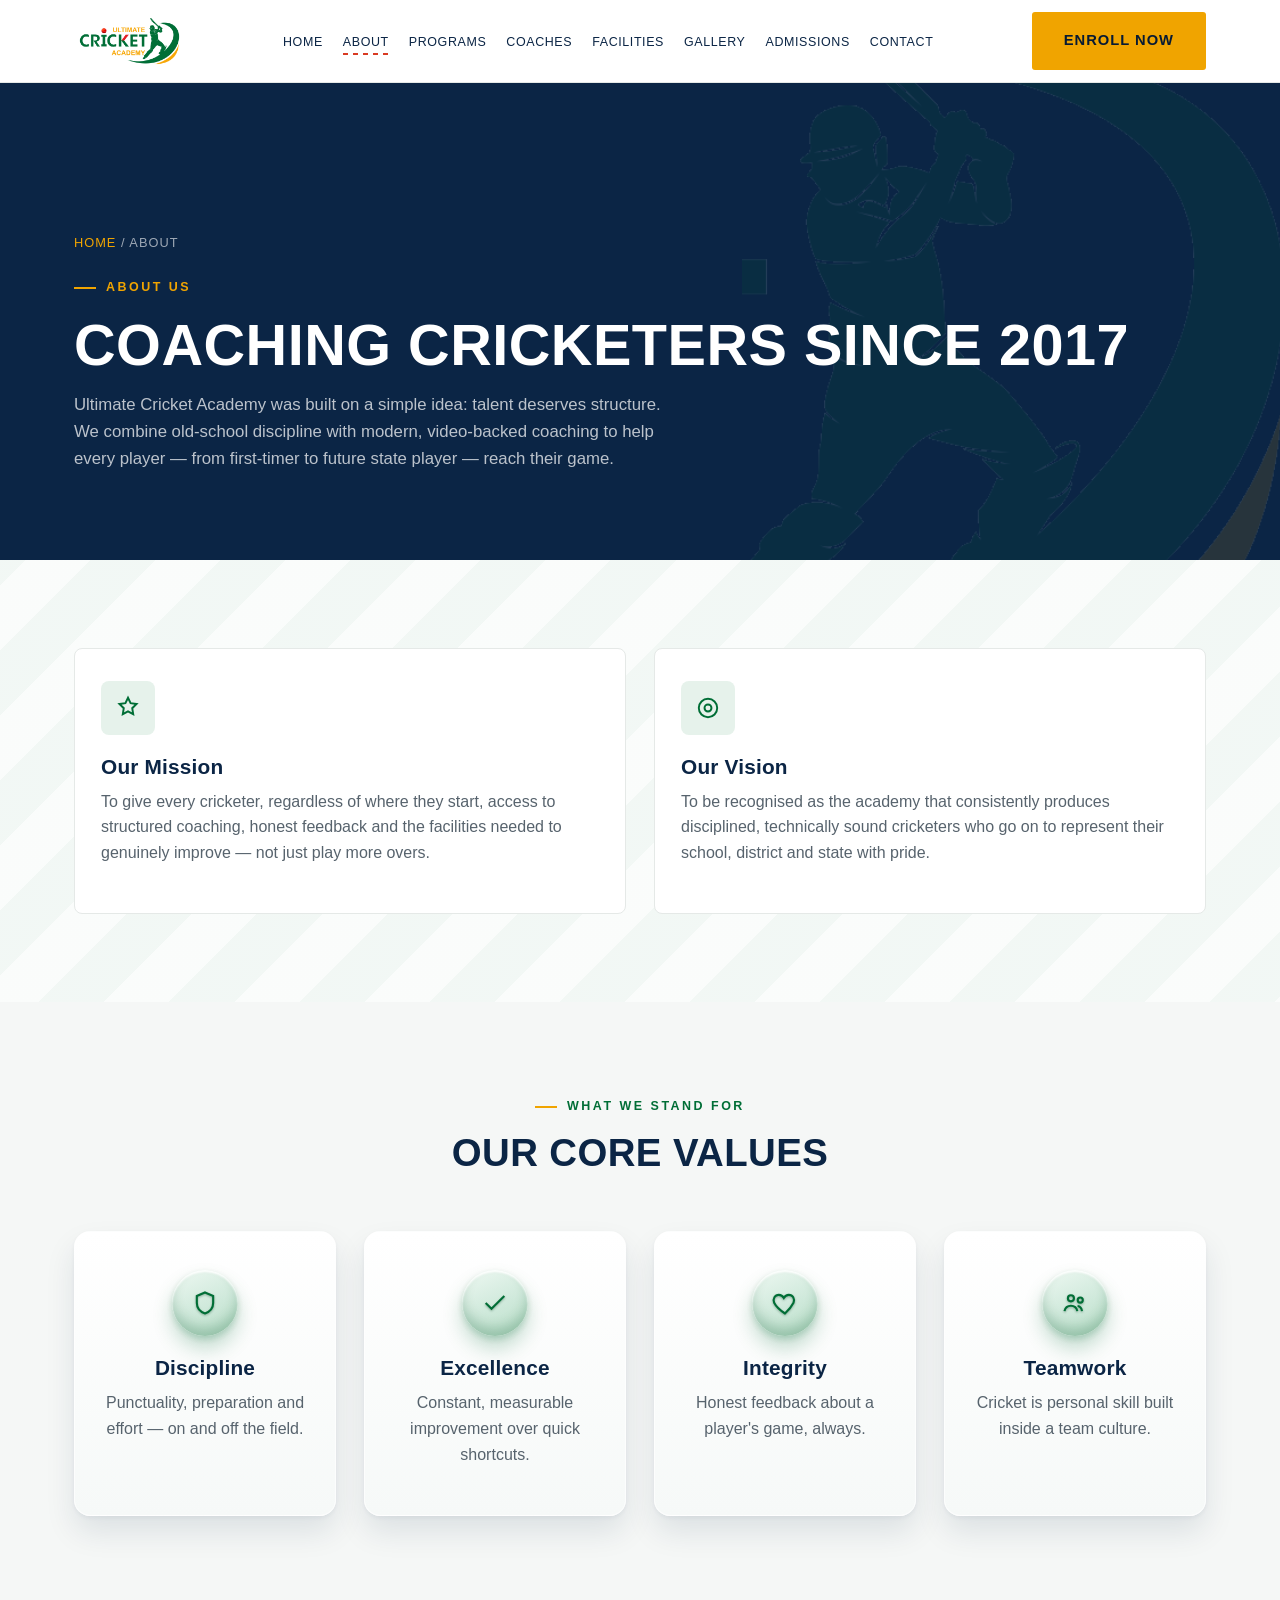
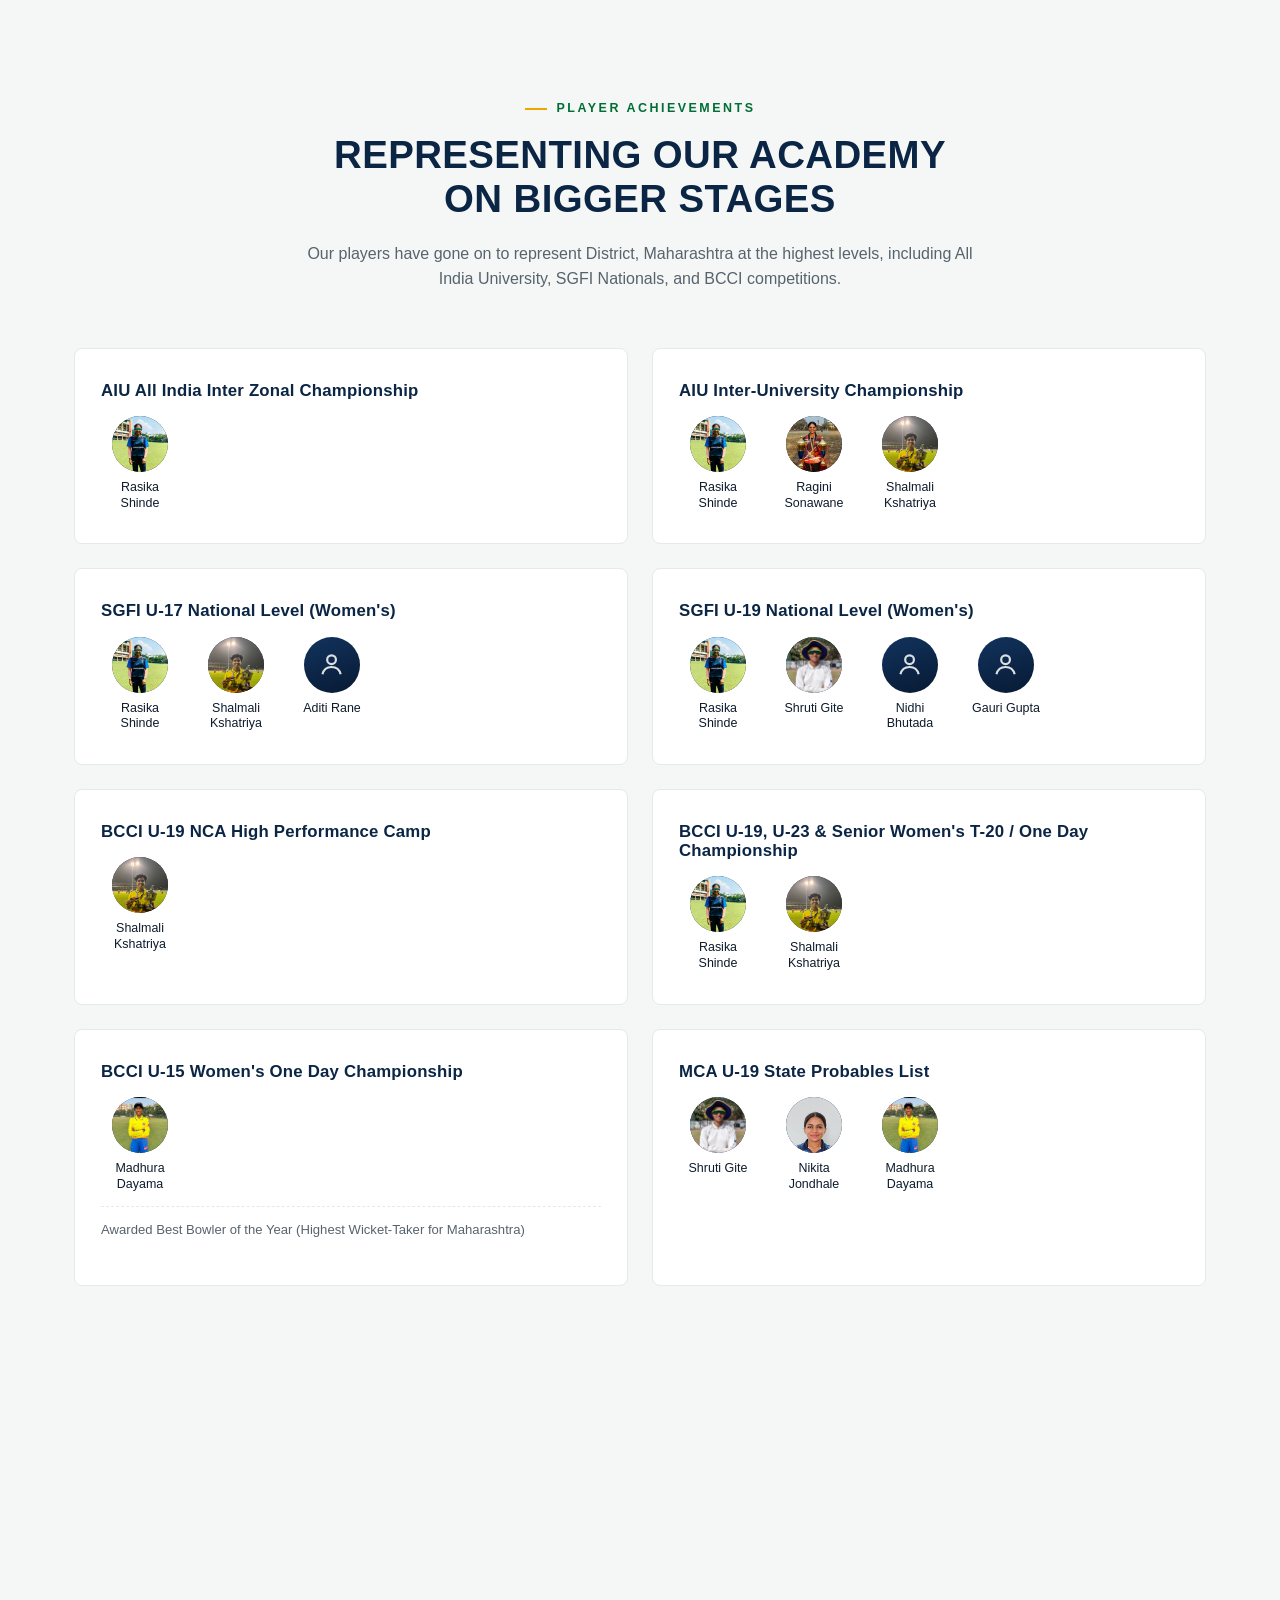
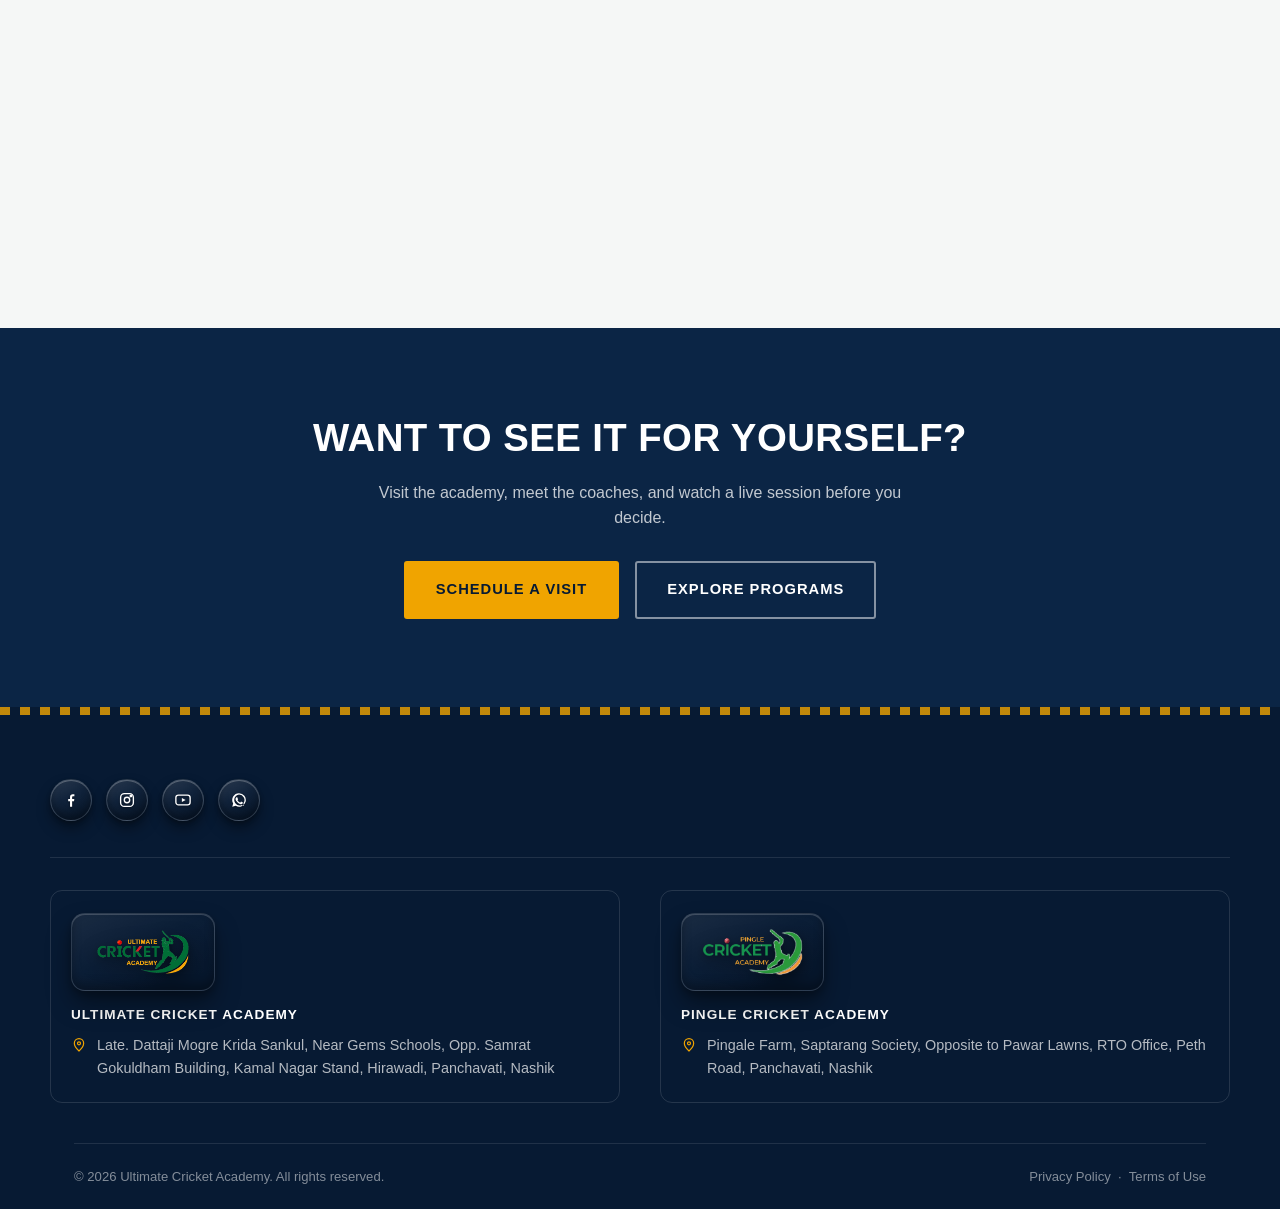
==== commit 83dfd04a: "Added Riddhi Khot" ====
--- a/about.html
+++ b/about.html
@@ -186,6 +186,7 @@
             <div class="player-chip"><div class="avatar-circle"><img src="assets/players/aaradhya-sangamnere.png" alt="Aaradhya Sangamnere" loading="lazy"></div><span class="player-name">Aaradhya Sangamnere</span></div>
             <div class="player-chip"><div class="avatar-circle"><img src="assets/players/eva-bhavsar.png" alt="Eva Bhavsar" loading="lazy"></div><span class="player-name">Eva Bhavsar</span></div>
             <div class="player-chip"><div class="avatar-circle"><img src="assets/players/lakshmi-zodge.png" alt="Lakshmi Zodge" loading="lazy"></div><span class="player-name">Lakshmi Zodge</span></div>
+            <div class="player-chip"><div class="avatar-circle"><svg viewBox="0 0 24 24" fill="none" stroke="currentColor" stroke-width="1.8"><circle cx="12" cy="8" r="3.6"/><path d="M4.5 20c1-4 3.8-6 7.5-6s6.5 2 7.5 6"/></svg></div><span class="player-name">Riddhi Khot</span></div>
           </div>
         </div>
         <div class="card achievement-card reveal">
--- a/css/style.css
+++ b/css/style.css
@@ -0,0 +1,861 @@
+/* ==========================================================================
+   Ultimate Cricket Academy — Design System
+   Navy / Cricket Green / Gold — clean, premium, trustworthy
+   ========================================================================== */
+
+:root{
+  --navy:        #0B2545;
+  --navy-dark:   #071A33;
+  --navy-tint:   #12335E;
+  --green:       #006E36;
+  --green-dark:  #00522A;
+  --green-tint:  #E6F2EB;
+  --gold:        #F0A400;
+  --gold-deep:   #B36E00;
+  --red:         #D93A22;
+  --bg:          #FFFFFF;
+  --bg-soft:     #F5F7F6;
+  --ink:         #0D1B2A;
+  --muted:       #57636D;
+  --line:        #E5E9E7;
+
+  --font-display: "Oswald", sans-serif;
+  --font-body: "Inter", sans-serif;
+  --font-score: "Bebas Neue", sans-serif;
+
+  --container: 1180px;
+  --radius: 8px;
+  --shadow-sm: 0 2px 10px rgba(11,37,69,.06);
+  --shadow-md: 0 12px 32px rgba(11,37,69,.10);
+  --shadow-lg: 0 24px 60px rgba(11,37,69,.16);
+}
+
+*, *::before, *::after{ box-sizing:border-box; }
+html{ scroll-behavior:smooth; }
+@media (prefers-reduced-motion: reduce){
+  html{ scroll-behavior:auto; }
+  *, *::before, *::after{ animation-duration:0.001ms !important; animation-iteration-count:1 !important; transition-duration:0.001ms !important; scroll-behavior:auto !important; }
+}
+
+body{
+  margin:0;
+  font-family:var(--font-body);
+  color:var(--ink);
+  background:
+    repeating-linear-gradient(135deg,
+      rgba(0,110,54,0.05) 0px,
+      rgba(0,110,54,0.05) 46px,
+      rgba(0,110,54,0.02) 46px,
+      rgba(0,110,54,0.02) 92px),
+    var(--bg);
+  font-size:16px;
+  line-height:1.6;
+  -webkit-font-smoothing:antialiased;
+}
+
+h1,h2,h3,h4{
+  font-family:var(--font-display);
+  color:var(--navy);
+  margin:0 0 .5em;
+  line-height:1.15;
+  font-weight:600;
+  letter-spacing:.2px;
+}
+h1{ font-size:clamp(2.4rem, 4.5vw, 4rem); font-weight:700; text-transform:uppercase; letter-spacing:.5px; }
+h2{ font-size:clamp(1.9rem, 3vw, 2.6rem); text-transform:uppercase; letter-spacing:.4px; }
+h3{ font-size:1.3rem; }
+p{ margin:0 0 1em; color:var(--muted); }
+a{ color:inherit; text-decoration:none; }
+img{ max-width:100%; display:block; }
+ul{ margin:0; padding:0; list-style:none; }
+button{ font-family:inherit; cursor:pointer; }
+
+.container{ max-width:var(--container); margin:0 auto; padding:0 24px; }
+.section{ padding:88px 0; }
+.section-soft{ background:var(--bg-soft); }
+.section-navy{ background:var(--navy); color:#fff; }
+.section-navy h2, .section-navy h3{ color:#fff; }
+.section-navy p{ color:rgba(255,255,255,.72); }
+
+.eyebrow{
+  display:inline-flex; align-items:center; gap:10px;
+  font-family:var(--font-display);
+  font-size:.78rem; font-weight:600;
+  letter-spacing:2.5px; text-transform:uppercase;
+  color:var(--green);
+  margin-bottom:14px;
+}
+.eyebrow::before{
+  content:""; width:22px; height:2px; background:var(--gold); display:inline-block;
+}
+.section-navy .eyebrow{ color:var(--gold); }
+
+.section-head{ max-width:680px; margin-bottom:56px; }
+.section-head.center{ margin-left:auto; margin-right:auto; text-align:center; }
+
+/* ---------- Seam-stitch signature motif ---------- */
+/* A cricket-ball seam stitch used as the site's structural signature:
+   dividers, underlines, and section markers. */
+.stitch{
+  position:relative;
+  height:14px;
+  width:100%;
+  overflow:hidden;
+}
+.stitch svg{ width:100%; height:100%; display:block; }
+
+.stitch-divider{
+  display:flex; align-items:center; gap:14px;
+  margin:0 0 40px;
+}
+.stitch-divider .seam{
+  flex:1; height:10px;
+  background-image: repeating-linear-gradient(90deg, var(--red) 0 8px, transparent 8px 16px);
+  mask-image: linear-gradient(90deg, transparent, black 6%, black 94%, transparent);
+  position:relative;
+}
+.stitch-divider .seam::before, .stitch-divider .seam::after{
+  content:""; position:absolute; left:0; right:0; height:1px; background:var(--line);
+}
+.stitch-divider .seam::before{ top:2px; }
+.stitch-divider .seam::after{ bottom:2px; }
+.stitch-divider .ball-dot{
+  width:10px; height:10px; border-radius:50%; background:var(--red); flex:none;
+}
+
+/* underline-on-hover using seam stitch */
+.seam-link{
+  position:relative; padding-bottom:6px;
+}
+.seam-link::after{
+  content:"";
+  position:absolute; left:0; bottom:0; height:2px; width:0;
+  background-image: repeating-linear-gradient(90deg, var(--red) 0 5px, transparent 5px 10px);
+  transition:width .3s ease;
+}
+.seam-link:hover::after, .seam-link.active::after{ width:100%; }
+
+/* ---------- Buttons ---------- */
+.btn{
+  display:inline-flex; align-items:center; justify-content:center; gap:8px;
+  font-family:var(--font-display);
+  font-weight:600; font-size:.92rem; letter-spacing:1px; text-transform:uppercase;
+  padding:15px 30px;
+  border-radius:3px;
+  border:2px solid transparent;
+  transition:transform .18s ease, box-shadow .18s ease, background .18s ease, color .18s ease, border-color .18s ease;
+  white-space:nowrap;
+}
+.btn-gold{ background:var(--gold); color:var(--navy-dark); }
+.btn-gold:hover{ background:#ffb31a; transform:translateY(-2px); box-shadow:var(--shadow-md); }
+.btn-outline{ background:transparent; border-color:rgba(255,255,255,.5); color:#fff; }
+.btn-outline:hover{ border-color:#fff; background:rgba(255,255,255,.08); transform:translateY(-2px); }
+.btn-outline-navy{ background:transparent; border-color:var(--navy); color:var(--navy); }
+.btn-outline-navy:hover{ background:var(--navy); color:#fff; transform:translateY(-2px); }
+.btn-green{ background:var(--green); color:#fff; }
+.btn-green:hover{ background:var(--green-dark); transform:translateY(-2px); box-shadow:var(--shadow-md); }
+.btn-block{ width:100%; }
+.btn:focus-visible, a:focus-visible, button:focus-visible, input:focus-visible, textarea:focus-visible, select:focus-visible{
+  outline:3px solid var(--gold); outline-offset:2px;
+}
+
+/* ==========================================================================
+   Loading screen
+   ========================================================================== */
+#loader{
+  position:fixed; inset:0; z-index:9999;
+  background:var(--navy);
+  display:flex; align-items:center; justify-content:center;
+  flex-direction:column; gap:22px;
+  transition:opacity .5s ease, visibility .5s ease;
+}
+#loader.hide{ opacity:0; visibility:hidden; }
+#loader img{ width:200px; height:auto; animation:loaderPulse 1.6s ease-in-out infinite; }
+.loader-bar{ width:180px; height:3px; background:rgba(255,255,255,.15); border-radius:2px; overflow:hidden; }
+.loader-bar::after{
+  content:""; display:block; height:100%; width:40%; background:var(--gold);
+  animation:loaderSlide 1.1s ease-in-out infinite;
+}
+@keyframes loaderPulse{ 0%,100%{ transform:scale(1); opacity:1;} 50%{ transform:scale(1.04); opacity:.85;} }
+@keyframes loaderSlide{ 0%{ transform:translateX(-100%);} 100%{ transform:translateX(280%);} }
+
+/* ==========================================================================
+   Navbar
+   ========================================================================== */
+.navbar{
+  position:sticky; top:0; z-index:1000;
+  background:rgba(255,255,255,.97);
+  backdrop-filter:blur(6px);
+  border-bottom:1px solid var(--line);
+}
+.nav-inner{
+  display:flex; align-items:center; justify-content:space-between;
+  padding:12px 24px;
+  max-width:var(--container); margin:0 auto;
+}
+.brand{ display:flex; align-items:center; gap:10px; }
+.brand img{ height:52px; width:auto; }
+.nav-links{ display:flex; align-items:center; gap:20px; }
+.nav-links a{
+  font-family:var(--font-display); font-size:.78rem; font-weight:500;
+  letter-spacing:.6px; text-transform:uppercase; color:var(--navy); white-space:nowrap;
+}
+.nav-cta{ display:flex; align-items:center; gap:16px; }
+.nav-toggle{
+  display:none; flex-direction:column; gap:5px; background:none; border:none; padding:8px;
+}
+.nav-toggle span{ width:26px; height:2px; background:var(--navy); display:block; transition:transform .25s ease, opacity .25s ease; }
+
+@media (max-width: 1080px){
+  .nav-links{
+    position:fixed; top:0; right:-100%; height:100vh; width:min(320px,80vw);
+    background:#fff; flex-direction:column; align-items:flex-start;
+    padding:100px 32px 32px; gap:26px; box-shadow:var(--shadow-lg);
+    transition:right .35s ease; z-index:999;
+  }
+  .nav-links.open{ right:0; }
+  .nav-toggle{ display:flex; }
+  .nav-cta .btn-gold{ padding:11px 18px; font-size:.78rem; }
+}
+.nav-scrim{
+  position:fixed; inset:0; background:rgba(11,37,69,.4); z-index:998;
+  opacity:0; visibility:hidden; transition:opacity .3s ease, visibility .3s ease;
+}
+.nav-scrim.show{ opacity:1; visibility:visible; }
+
+/* ==========================================================================
+   Hero
+   ========================================================================== */
+.hero{
+  position:relative; overflow:hidden;
+  background:var(--navy);
+  color:#fff;
+  padding:80px 0 0;
+}
+.hero-swoosh{
+  position:absolute; right:-10%; top:-15%; width:80%; max-width:900px; opacity:.14;
+  pointer-events:none;
+}
+.hero-inner{
+  display:grid; grid-template-columns:1.05fr .95fr; gap:50px; align-items:center;
+  max-width:var(--container); margin:0 auto; padding:0 24px 90px;
+  position:relative; z-index:2;
+}
+.hero-eyebrow{
+  display:inline-flex; align-items:center; gap:10px;
+  font-family:var(--font-display); font-size:.8rem; letter-spacing:2.5px; text-transform:uppercase;
+  color:var(--gold); margin-bottom:20px;
+}
+.hero h1{ color:#fff; margin-bottom:20px; }
+.hero h1 span{ color:var(--gold); }
+.hero-sub{ font-size:1.08rem; color:rgba(255,255,255,.78); max-width:520px; margin-bottom:34px; }
+.hero-actions{ display:flex; gap:16px; flex-wrap:wrap; margin-bottom:46px; }
+
+.hero-art{ position:relative; }
+.hero-art::before{
+  content:"";
+  position:absolute;
+  top:-8%; right:-14%;
+  width:86%; height:86%;
+  background:radial-gradient(circle at 35% 30%, var(--green) 0%, var(--green-dark) 55%, transparent 72%);
+  border-radius:48% 52% 60% 40% / 55% 45% 55% 45%;
+  opacity:.55;
+  filter:blur(2px);
+  z-index:0;
+}
+.hero-art::after{
+  content:"";
+  position:absolute;
+  left:-6%; bottom:-10%;
+  width:60%; height:46%;
+  background:radial-gradient(circle at 60% 60%, var(--gold) 0%, transparent 70%);
+  opacity:.35;
+  z-index:0;
+}
+.hero-art .art-frame{
+  position:relative; z-index:1;
+  border-radius:14px; overflow:hidden;
+  aspect-ratio:4/5;
+  box-shadow:var(--shadow-lg);
+  display:flex; align-items:flex-end; justify-content:center;
+  clip-path: polygon(6% 0%, 100% 0%, 100% 94%, 94% 100%, 0% 100%, 0% 6%);
+  border:3px solid var(--gold);
+}
+.hero-art .art-frame img{
+  width:100%; height:100%; object-fit:cover; object-position:center 20%;
+  filter:saturate(1.08) contrast(1.05);
+}
+.hero-art .art-frame::before{
+  content:""; position:absolute; inset:0;
+  background:linear-gradient(165deg, rgba(0,110,54,.38) 0%, rgba(11,37,69,.12) 45%, rgba(7,26,51,.55) 100%);
+  mix-blend-mode:multiply;
+  z-index:2; pointer-events:none;
+}
+.hero-art .art-frame::after{
+  content:""; position:absolute; top:0; left:0; right:0; height:10px;
+  background-image: repeating-linear-gradient(90deg, var(--gold) 0 10px, transparent 10px 20px);
+  opacity:.9; z-index:3;
+}
+.hero-art .art-badge{
+  position:absolute; left:-18px; bottom:-18px; z-index:4;
+  background:var(--gold); color:var(--navy-dark);
+  padding:16px 22px; border-radius:8px; box-shadow:var(--shadow-md);
+  font-family:var(--font-display); text-transform:uppercase; letter-spacing:.5px;
+}
+.hero-art .art-badge b{ display:block; font-family:var(--font-score); font-size:2rem; line-height:1; }
+
+.hero-stats{
+  display:flex; gap:36px; margin-top:6px;
+  padding-top:28px; border-top:1px solid rgba(255,255,255,.14);
+}
+.hero-stats .stat{ text-align:left; }
+.hero-stats .stat .num{
+  font-family:var(--font-score); font-size:2.2rem; letter-spacing:1px; color:var(--gold);
+  line-height:1;
+}
+.hero-stats .stat .label{
+  font-family:var(--font-display); font-size:.68rem; letter-spacing:1.3px; text-transform:uppercase;
+  color:rgba(255,255,255,.65); margin-top:6px; max-width:110px;
+}
+@media (max-width: 480px){
+  .hero-stats{ gap:22px; flex-wrap:wrap; }
+}
+
+/* scoreboard stat strip */
+.scoreboard{
+  background:var(--navy-dark);
+  border-top:1px solid rgba(255,255,255,.08);
+  position:relative; z-index:2;
+}
+.scoreboard-inner{
+  max-width:var(--container); margin:0 auto; padding:26px 24px;
+  display:grid; grid-template-columns:repeat(4,1fr); gap:20px;
+}
+.stat{ text-align:center; }
+.stat .num{
+  font-family:var(--font-score); font-size:2.6rem; letter-spacing:1px; color:var(--gold);
+  line-height:1;
+}
+.stat .label{
+  font-family:var(--font-display); font-size:.72rem; letter-spacing:1.5px; text-transform:uppercase;
+  color:rgba(255,255,255,.65); margin-top:6px;
+}
+@media (max-width: 900px){
+  .hero-inner{ grid-template-columns:1fr; padding-bottom:60px; }
+  .hero-art{ order:-1; max-width:380px; margin:0 auto; }
+  .scoreboard-inner{ grid-template-columns:repeat(2,1fr); }
+}
+
+/* ==========================================================================
+   Cards & grids
+   ========================================================================== */
+.grid{ display:grid; gap:28px; }
+.grid-3{ grid-template-columns:repeat(3,1fr); }
+.grid-4{ grid-template-columns:repeat(4,1fr); }
+.grid-2{ grid-template-columns:repeat(2,1fr); }
+@media (max-width: 980px){
+  .grid-3, .grid-4{ grid-template-columns:repeat(2,1fr); }
+}
+@media (max-width: 620px){
+  .grid-2, .grid-3, .grid-4{ grid-template-columns:1fr; }
+}
+
+.card{
+  background:#fff; border:1px solid var(--line); border-radius:var(--radius);
+  padding:32px 26px; transition:transform .25s ease, box-shadow .25s ease, border-color .25s ease;
+}
+.card:hover{ transform:translateY(-6px); box-shadow:var(--shadow-md); border-color:transparent; }
+.card .icon-tile{
+  width:54px; height:54px; border-radius:8px; background:var(--green-tint); color:var(--green);
+  display:flex; align-items:center; justify-content:center; margin-bottom:20px;
+}
+.card .icon-tile svg{ width:26px; height:26px; }
+.card h3{ margin-bottom:10px; }
+
+/* highlight / why-us list */
+.feature-row{ display:flex; gap:18px; align-items:flex-start; }
+.feature-row .num{
+  font-family:var(--font-score); font-size:1.6rem; color:var(--gold-deep);
+  background:var(--bg-soft); width:44px; height:44px; border-radius:50%;
+  display:flex; align-items:center; justify-content:center; flex:none;
+  border:1px solid var(--line);
+}
+.feature-row h4{ font-family:var(--font-display); color:var(--navy); margin:0 0 6px; text-transform:uppercase; font-size:1rem; letter-spacing:.5px; }
+.feature-row p{ margin:0; font-size:.95rem; }
+
+/* program card */
+.program-card{
+  background:#fff; border:1px solid var(--line); border-radius:var(--radius);
+  overflow:hidden; display:flex; flex-direction:column;
+  transition:transform .25s ease, box-shadow .25s ease;
+}
+.program-card:hover{ transform:translateY(-6px); box-shadow:var(--shadow-md); }
+.program-card .band{
+  height:8px; background:linear-gradient(90deg, var(--green), var(--gold));
+}
+.program-card .body{ padding:30px 26px; flex:1; display:flex; flex-direction:column; }
+.program-card .tag{
+  display:inline-block; font-family:var(--font-display); font-size:.7rem;
+  letter-spacing:1.5px; text-transform:uppercase; color:var(--green);
+  background:var(--green-tint); padding:5px 12px; border-radius:20px; margin-bottom:14px; align-self:flex-start;
+}
+.program-card ul{ margin:16px 0 22px; }
+.program-card li{
+  position:relative; padding-left:22px; margin-bottom:9px; font-size:.92rem; color:var(--muted);
+}
+.program-card li::before{
+  content:""; position:absolute; left:0; top:7px; width:9px; height:9px; border-radius:2px;
+  background:var(--gold); transform:rotate(45deg);
+}
+.program-card .meta{
+  display:flex; justify-content:space-between; font-size:.85rem; color:var(--navy);
+  font-family:var(--font-display); text-transform:uppercase; letter-spacing:.5px;
+  border-top:1px dashed var(--line); padding-top:16px; margin-top:auto;
+}
+
+/* coach card */
+.coach-card{ text-align:center; }
+.coach-card .avatar{
+  width:100%; aspect-ratio:1; border-radius:8px; margin-bottom:20px;
+  background:linear-gradient(160deg, var(--navy-tint), var(--navy-dark));
+  display:flex; align-items:center; justify-content:center; position:relative; overflow:hidden;
+}
+.coach-card .avatar svg{ width:46%; height:46%; color:rgba(255,255,255,.85); }
+.coach-card .avatar img{ width:100%; height:100%; object-fit:cover; object-position:center 15%; }
+.coach-card .avatar::after{
+  content:""; position:absolute; left:0; right:0; bottom:0; height:6px;
+  background:var(--gold);
+}
+.coach-card h3{ margin-bottom:2px; }
+.coach-card .role{
+  font-family:var(--font-display); font-size:.78rem; letter-spacing:1.2px; text-transform:uppercase;
+  color:var(--green); margin-bottom:12px; display:block;
+}
+.coach-card .specialty{
+  font-size:.82rem; color:var(--muted); border-top:1px solid var(--line); padding-top:12px; margin-top:16px;
+}
+
+/* facility card */
+.facility-card{ display:flex; gap:20px; align-items:flex-start; padding:28px; }
+.facility-card .icon-tile{ margin-bottom:0; }
+.facility-card .content h3{ margin-bottom:8px; }
+.facility-card .content p{ margin:0; font-size:.94rem; }
+
+/* testimonial */
+.testimonial-card{
+  background:#fff; border:1px solid var(--line); border-radius:var(--radius); padding:34px;
+  position:relative;
+}
+.testimonial-card .quote-mark{
+  font-family:var(--font-score); font-size:3.4rem; color:var(--gold); line-height:1; margin-bottom:6px; display:block;
+}
+.testimonial-card p.quote{ color:var(--ink); font-size:1rem; margin-bottom:22px; }
+.testimonial-person{ display:flex; align-items:center; gap:12px; }
+.testimonial-person .initials{
+  width:44px; height:44px; border-radius:50%; background:var(--green); color:#fff;
+  display:flex; align-items:center; justify-content:center; font-family:var(--font-display); font-weight:600; flex:none;
+}
+.testimonial-person .name{ font-family:var(--font-display); color:var(--navy); text-transform:uppercase; font-size:.9rem; letter-spacing:.5px; }
+.testimonial-person .rel{ font-size:.8rem; color:var(--muted); }
+.stars{ color:var(--gold); letter-spacing:2px; margin-bottom:10px; display:block; font-size:.9rem; }
+
+/* testimonial slider dots */
+.testi-dots button{
+  width:9px; height:9px; border-radius:50%; background:var(--line); border:none; padding:0;
+  transition:background .2s ease, transform .2s ease;
+}
+.testi-dots button.active{ background:var(--gold); transform:scale(1.2); }
+
+/* achievement player chips */
+.achievement-card h3{ margin-bottom:16px; }
+.player-chips{ display:flex; flex-wrap:wrap; gap:18px; }
+.player-chip{ display:flex; flex-direction:column; align-items:center; width:78px; text-align:center; }
+.player-chip .avatar-circle{
+  width:56px; height:56px; border-radius:50%; background:linear-gradient(160deg, var(--navy-tint), var(--navy-dark));
+  display:flex; align-items:center; justify-content:center; margin-bottom:8px; flex:none; overflow:hidden;
+}
+.player-chip .avatar-circle svg{ width:52%; height:52%; color:rgba(255,255,255,.85); }
+.player-chip .avatar-circle img{ width:100%; height:100%; object-fit:cover; object-position:center top; }
+.player-chip .player-name{ font-size:.78rem; color:var(--ink); line-height:1.25; }
+.achievement-note{ font-size:.82rem; color:var(--muted); margin-top:14px; border-top:1px dashed var(--line); padding-top:12px; }
+
+/* gallery */
+.gallery-tile{
+  position:relative; border-radius:var(--radius); overflow:hidden; aspect-ratio:4/3;
+  display:flex; align-items:flex-end; padding:20px;
+  color:#fff; font-family:var(--font-display); text-transform:uppercase; letter-spacing:.5px; font-size:.95rem;
+}
+.gallery-tile::before{
+  content:""; position:absolute; inset:0; opacity:.92;
+}
+.gallery-tile span{ position:relative; z-index:1; }
+.gallery-tile::after{
+  content:""; position:absolute; inset:0; background:linear-gradient(180deg, transparent 40%, rgba(0,0,0,.55) 100%);
+}
+.gallery-tile svg{ position:absolute; z-index:1; top:20px; right:20px; width:26px; height:26px; opacity:.85; }
+.gallery-tile img{ position:absolute; inset:0; width:100%; height:100%; object-fit:cover; z-index:0; }
+
+/* photo placeholder tiles (replace with real <img> when photos are ready) */
+.gallery-tile.photo-placeholder{
+  background:var(--paper, #f4f2ee); border:2px dashed var(--line); color:var(--navy);
+}
+.gallery-tile.photo-placeholder::before, .gallery-tile.photo-placeholder::after{ content:none; }
+.gallery-tile.photo-placeholder .placeholder-icon{
+  position:absolute; inset:0; display:flex; align-items:center; justify-content:center; z-index:0;
+}
+.gallery-tile.photo-placeholder .placeholder-icon svg{ position:static; width:34px; height:34px; opacity:.35; }
+.gallery-tile.photo-placeholder span{ background:rgba(255,255,255,.92); padding:4px 10px; border-radius:6px; }
+
+/* video lightbox */
+.video-lightbox{
+  position:fixed; inset:0; z-index:1000; display:none; align-items:center; justify-content:center;
+}
+.video-lightbox.open{ display:flex; }
+.video-lightbox-backdrop{
+  position:absolute; inset:0; background:rgba(6,10,14,.88);
+}
+.video-lightbox-inner{
+  position:relative; z-index:1; width:min(90vw, 960px); max-height:86vh;
+}
+.video-lightbox-inner video{
+  width:100%; max-height:86vh; border-radius:12px; background:#000; display:block;
+}
+.video-lightbox-close{
+  position:absolute; top:-44px; right:0; width:36px; height:36px; border-radius:50%;
+  background:rgba(255,255,255,.12); color:#fff; font-size:24px; line-height:1; border:1px solid rgba(255,255,255,.3);
+  cursor:pointer; display:flex; align-items:center; justify-content:center;
+}
+.video-lightbox-close:hover{ background:rgba(255,255,255,.22); }
+
+/* filter tabs */
+.filter-tabs{ display:flex; gap:10px; flex-wrap:wrap; margin-bottom:36px; }
+.filter-tabs button{
+  background:#fff; border:1px solid var(--line); color:var(--navy);
+  font-family:var(--font-display); font-size:.8rem; letter-spacing:.8px; text-transform:uppercase;
+  padding:10px 20px; border-radius:24px; transition:all .2s ease;
+}
+.filter-tabs button.active, .filter-tabs button:hover{ background:var(--navy); color:#fff; border-color:var(--navy); }
+
+/* timeline (About) */
+.timeline{ position:relative; padding-left:40px; }
+.timeline::before{ content:""; position:absolute; left:9px; top:6px; bottom:6px; width:2px; background:var(--line); }
+.timeline-item{ position:relative; padding-bottom:44px; }
+.timeline-item:last-child{ padding-bottom:0; }
+.timeline-item::before{
+  content:""; position:absolute; left:-40px; top:2px; width:20px; height:20px; border-radius:50%;
+  background:var(--gold); border:4px solid var(--bg-soft);
+}
+.timeline-item .year{ font-family:var(--font-score); font-size:1.5rem; color:var(--green); }
+
+/* values grid */
+.value-card{
+  text-align:center; padding:38px 24px 32px;
+  position:relative;
+  border-radius:16px;
+  border:1px solid rgba(255,255,255,.7);
+  background:linear-gradient(180deg, #ffffff 0%, #f6f9f8 100%);
+  box-shadow:
+    0 1px 0 rgba(255,255,255,.9) inset,
+    0 2px 4px rgba(11,37,69,.05),
+    0 16px 30px rgba(11,37,69,.10);
+  transform:translateY(0) rotateX(0deg);
+  transform-style:preserve-3d;
+  transition:transform .35s cubic-bezier(.2,.8,.3,1), box-shadow .35s ease;
+}
+.value-card:hover{
+  transform:translateY(-10px) rotateX(3deg);
+  box-shadow:
+    0 1px 0 rgba(255,255,255,.9) inset,
+    0 30px 46px rgba(11,37,69,.16),
+    0 10px 18px rgba(11,37,69,.08);
+}
+.value-card .icon-tile{
+  width:66px; height:66px; margin:0 auto 20px;
+  border-radius:50%;
+  background:linear-gradient(155deg, #eef8f2 0%, #cfe9db 55%, #b9dfc8 100%);
+  box-shadow:
+    inset 0 2px 2px rgba(255,255,255,.95),
+    inset 0 -8px 12px rgba(0,84,42,.22),
+    0 12px 20px rgba(0,110,54,.24),
+    0 3px 6px rgba(0,110,54,.18);
+  position:relative;
+}
+.value-card .icon-tile svg{
+  width:28px; height:28px;
+  filter:drop-shadow(0 1px 1px rgba(0,60,30,.35));
+}
+.value-card h3{ position:relative; }
+.value-card p{ position:relative; }
+
+/* table (fees/schedule) */
+.table-wrap{ overflow-x:auto; border:1px solid var(--line); border-radius:var(--radius); }
+table{ width:100%; border-collapse:collapse; min-width:560px; }
+th, td{ padding:16px 20px; text-align:left; border-bottom:1px solid var(--line); font-size:.94rem; }
+thead th{
+  background:var(--navy); color:#fff; font-family:var(--font-display);
+  text-transform:uppercase; letter-spacing:.6px; font-size:.78rem;
+}
+tbody tr:last-child td{ border-bottom:none; }
+tbody tr:hover{ background:var(--bg-soft); }
+
+/* steps */
+.steps{ counter-reset:step; }
+.step{ display:flex; gap:20px; margin-bottom:34px; }
+.step:last-child{ margin-bottom:0; }
+.step-num{
+  counter-increment:step; content:"";
+  width:50px; height:50px; border-radius:50%; border:2px solid var(--gold);
+  color:var(--navy); font-family:var(--font-score); font-size:1.4rem;
+  display:flex; align-items:center; justify-content:center; flex:none;
+}
+.step-num::before{ content:counter(step); }
+
+/* Tournament promo */
+.tourney-section{ padding-top:70px; }
+.tourney-card{
+  position:relative; overflow:hidden; border-radius:16px;
+  background:linear-gradient(120deg, var(--green) 0%, var(--green-dark) 100%);
+  box-shadow:var(--shadow-lg);
+  max-width:820px; margin:0 auto;
+}
+.tourney-ribbon{
+  position:absolute; top:28px; right:-54px; z-index:3;
+  background:var(--gold); color:var(--navy-dark);
+  font-family:var(--font-display); font-weight:600; font-size:.72rem; letter-spacing:1.5px; text-transform:uppercase;
+  padding:6px 54px; transform:rotate(38deg); box-shadow:0 4px 14px rgba(0,0,0,.2);
+}
+.tourney-card-inner{
+  position:relative; z-index:2;
+  display:grid; grid-template-columns:1fr; align-items:stretch;
+}
+.tourney-copy{ padding:50px 54px; color:#fff; }
+.tourney-copy .eyebrow{ color:var(--gold); }
+.tourney-copy .eyebrow::before{ background:var(--gold); }
+.tourney-copy h2{ color:#fff; margin-bottom:14px; }
+.tourney-dates{
+  display:flex; align-items:center; gap:10px;
+  font-family:var(--font-display); font-size:1.05rem; letter-spacing:.5px; text-transform:uppercase;
+  color:var(--gold); margin-bottom:22px;
+}
+.tourney-dates svg{ width:20px; height:20px; flex:none; }
+.tourney-chips{ display:flex; flex-wrap:wrap; gap:10px; margin-bottom:24px; }
+.tourney-chip{
+  font-family:var(--font-display); font-size:.7rem; letter-spacing:.8px; text-transform:uppercase;
+  background:rgba(255,255,255,.14); border:1px solid rgba(255,255,255,.3); color:#fff;
+  padding:7px 14px; border-radius:20px;
+}
+.tourney-list{ margin:0 0 30px; color:rgba(255,255,255,.9); font-size:.95rem; }
+.tourney-list li{ position:relative; padding-left:22px; margin-bottom:10px; }
+.tourney-list li::before{
+  content:""; position:absolute; left:0; top:8px; width:9px; height:9px; border-radius:2px;
+  background:var(--gold); transform:rotate(45deg);
+}
+.tourney-list li b{ color:#fff; }
+.tourney-actions{ display:flex; gap:16px; flex-wrap:wrap; margin-bottom:22px; }
+.tourney-actions .btn-gold{
+  border-bottom:4px solid var(--gold-deep);
+  box-shadow:0 6px 0 rgba(0,0,0,.18), 0 10px 20px rgba(0,0,0,.25);
+  transition:transform .15s ease, box-shadow .15s ease, background .18s ease;
+}
+.tourney-actions .btn-gold:hover{
+  transform:translateY(-3px);
+  box-shadow:0 9px 0 rgba(0,0,0,.18), 0 16px 26px rgba(0,0,0,.3);
+}
+.tourney-actions .btn-gold:active{
+  transform:translateY(2px);
+  box-shadow:0 2px 0 rgba(0,0,0,.18), 0 4px 10px rgba(0,0,0,.25);
+}
+.tourney-actions .btn-outline-navy{
+  background:rgba(255,255,255,.92); color:var(--navy-dark); border-color:rgba(255,255,255,.92);
+  border-bottom:4px solid rgba(0,0,0,.28);
+  box-shadow:0 6px 0 rgba(0,0,0,.12), 0 10px 20px rgba(0,0,0,.22);
+  transition:transform .15s ease, box-shadow .15s ease, background .18s ease;
+}
+.tourney-actions .btn-outline-navy:hover{
+  background:#fff; color:var(--navy-dark);
+  transform:translateY(-3px);
+  box-shadow:0 9px 0 rgba(0,0,0,.12), 0 16px 26px rgba(0,0,0,.28);
+}
+.tourney-actions .btn-outline-navy:active{
+  transform:translateY(2px);
+  box-shadow:0 2px 0 rgba(0,0,0,.12), 0 4px 10px rgba(0,0,0,.2);
+}
+.tourney-contact{ font-size:.88rem; color:rgba(255,255,255,.75); margin:0; }
+.tourney-contact a{ color:var(--gold); text-decoration:underline; }
+@media (max-width:900px){
+  .tourney-copy{ padding:36px 26px; }
+}
+
+/* CTA banner */
+.cta-banner{
+  background:linear-gradient(120deg, var(--navy) 0%, var(--navy-dark) 100%);
+  border-radius:14px; padding:56px; text-align:center; color:#fff; position:relative; overflow:hidden;
+}
+.cta-banner h2{ color:#fff; }
+.cta-banner p{ color:rgba(255,255,255,.75); max-width:560px; margin:0 auto 30px; }
+.cta-actions{ display:flex; gap:16px; justify-content:center; flex-wrap:wrap; }
+
+/* forms */
+.form-grid{ display:grid; grid-template-columns:1fr 1fr; gap:20px; }
+.form-grid .full{ grid-column:1 / -1; }
+@media (max-width:640px){ .form-grid{ grid-template-columns:1fr; } }
+.field label{
+  display:block; font-family:var(--font-display); font-size:.78rem; letter-spacing:.8px;
+  text-transform:uppercase; color:var(--navy); margin-bottom:8px;
+}
+.field input, .field select, .field textarea{
+  width:100%; padding:13px 16px; border:1px solid var(--line); border-radius:6px;
+  font-family:var(--font-body); font-size:.95rem; color:var(--ink); background:#fff;
+  transition:border-color .2s ease, box-shadow .2s ease;
+}
+.field input:focus, .field select:focus, .field textarea:focus{
+  border-color:var(--green); box-shadow:0 0 0 3px rgba(0,110,54,.12); outline:none;
+}
+.field textarea{ resize:vertical; min-height:120px; }
+.field .error{ color:var(--red); font-size:.8rem; margin-top:6px; display:none; }
+.field.invalid input, .field.invalid select, .field.invalid textarea{ border-color:var(--red); }
+.field.invalid .error{ display:block; }
+.form-note{ font-size:.82rem; color:var(--muted); margin-top:14px; }
+.form-success{
+  display:none; background:var(--green-tint); border:1px solid var(--green);
+  color:var(--green-dark); padding:18px 22px; border-radius:8px; margin-bottom:24px; font-size:.95rem;
+}
+.form-success.show{ display:block; }
+
+/* contact info tiles */
+.contact-tile{ display:flex; gap:16px; align-items:flex-start; margin-bottom:26px; }
+.contact-tile:last-child{ margin-bottom:0; }
+.contact-tile .icon-tile{ margin-bottom:0; }
+.contact-tile h4{ font-family:var(--font-display); color:var(--navy); text-transform:uppercase; font-size:.9rem; margin-bottom:4px; letter-spacing:.5px; }
+.contact-tile p{ margin:0; font-size:.92rem; }
+.map-frame{ border-radius:var(--radius); overflow:hidden; border:1px solid var(--line); }
+.map-frame iframe{ width:100%; height:220px; border:0; display:block; }
+.map-frame-row{ display:grid; grid-template-columns:1fr 1fr; gap:16px; margin-top:30px; }
+@media (max-width:720px){ .map-frame-row{ grid-template-columns:1fr; } }
+
+/* page header (inner pages) */
+.page-header{
+  background:var(--navy); color:#fff; padding:150px 0 70px; position:relative; overflow:hidden;
+}
+.page-header .container{ position:relative; z-index:2; }
+.page-header .eyebrow{ color:var(--gold); }
+.page-header h1{ color:#fff; margin-bottom:14px; }
+.page-header p{ color:rgba(255,255,255,.72); max-width:600px; font-size:1.05rem; }
+.page-header-swoosh{ position:absolute; right:-8%; top:-30%; width:60%; max-width:640px; opacity:.12; }
+.breadcrumb{ font-family:var(--font-display); font-size:.8rem; letter-spacing:1px; text-transform:uppercase; color:rgba(255,255,255,.6); margin-bottom:18px; }
+.breadcrumb a{ color:var(--gold); }
+
+/* animations / reveal */
+.reveal{ opacity:0; transform:translateY(28px); transition:opacity .7s ease, transform .7s ease; }
+.reveal.in{ opacity:1; transform:translateY(0); }
+.reveal-delay-1{ transition-delay:.08s; }
+.reveal-delay-2{ transition-delay:.16s; }
+.reveal-delay-3{ transition-delay:.24s; }
+.reveal-delay-4{ transition-delay:.32s; }
+
+/* ==========================================================================
+   Footer
+   ========================================================================== */
+footer{ background:var(--navy-dark); color:rgba(255,255,255,.7); position:relative; }
+.footer-stitch{
+  height:8px; width:100%;
+  background-image: repeating-linear-gradient(90deg, var(--gold) 0 10px, transparent 10px 20px);
+  opacity:.8;
+}
+.footer-top{ padding:64px 0 40px; }
+.footer-grid{ display:grid; grid-template-columns:1.6fr 1fr; gap:40px; }
+@media (max-width:560px){ .footer-grid{ grid-template-columns:1fr; } }
+.footer-brand img{ height:56px; width:auto; margin-bottom:16px; }
+.footer-address-logo{
+  height:48px; width:auto; display:block;
+  filter:drop-shadow(0 6px 10px rgba(0,0,0,.45)) drop-shadow(0 2px 3px rgba(0,0,0,.35));
+}
+.footer-address-badge{
+  display:inline-flex; align-items:center; justify-content:center;
+  padding:14px 20px; margin-bottom:16px;
+  border-radius:14px;
+  background:linear-gradient(155deg, rgba(255,255,255,.08) 0%, rgba(255,255,255,.02) 45%, rgba(0,0,0,.18) 100%);
+  border:1px solid rgba(255,255,255,.14);
+  box-shadow:
+    inset 0 1px 0 rgba(255,255,255,.18),
+    inset 0 -6px 10px rgba(0,0,0,.28),
+    0 14px 24px rgba(0,0,0,.35),
+    0 4px 8px rgba(0,0,0,.25);
+  transform:perspective(600px) rotateX(0deg);
+  transition:transform .3s ease, box-shadow .3s ease;
+}
+.footer-address-badge:hover{
+  transform:perspective(600px) rotateX(6deg) translateY(-3px);
+  box-shadow:
+    inset 0 1px 0 rgba(255,255,255,.22),
+    inset 0 -6px 10px rgba(0,0,0,.28),
+    0 22px 34px rgba(0,0,0,.4),
+    0 6px 10px rgba(0,0,0,.3);
+}
+.footer-brand p{ font-size:.9rem; color:rgba(255,255,255,.6); max-width:280px; }
+.footer-social{ display:flex; gap:14px; margin-top:18px; }
+.footer-social a{
+  width:42px; height:42px; border-radius:50%;
+  display:flex; align-items:center; justify-content:center;
+  color:#fff;
+  background:linear-gradient(155deg, rgba(255,255,255,.14) 0%, rgba(255,255,255,.04) 45%, rgba(0,0,0,.25) 100%);
+  border:1px solid rgba(255,255,255,.16);
+  box-shadow:
+    inset 0 1px 0 rgba(255,255,255,.25),
+    inset 0 -5px 8px rgba(0,0,0,.3),
+    0 8px 14px rgba(0,0,0,.35),
+    0 2px 4px rgba(0,0,0,.25);
+  transform:translateY(0) scale(1);
+  transition:transform .25s ease, box-shadow .25s ease, background .25s ease;
+}
+.footer-social a:hover{
+  transform:translateY(-4px) scale(1.06);
+  box-shadow:
+    inset 0 1px 0 rgba(255,255,255,.3),
+    inset 0 -5px 8px rgba(0,0,0,.25),
+    0 14px 22px rgba(0,0,0,.4),
+    0 4px 8px rgba(0,0,0,.3);
+}
+.footer-social a[aria-label="Facebook"]:hover{ background:linear-gradient(155deg,#4d7cf7,#1b3fb0); border-color:#3a5fdb; }
+.footer-social a[aria-label="Instagram"]:hover{ background:linear-gradient(155deg,#f6a24a,#d3327e 55%,#7a3ec2); border-color:#d3327e; }
+.footer-social a[aria-label="YouTube"]:hover{ background:linear-gradient(155deg,#ff4b4b,#c00d0d); border-color:#e21818; }
+.footer-social a[aria-label="WhatsApp"]:hover{ background:linear-gradient(155deg,#4fdc7a,#1fa851); border-color:#25d366; }
+.footer-social svg{ width:18px; height:18px; filter:drop-shadow(0 1px 1px rgba(0,0,0,.4)); }
+.footer-col h4{
+  font-family:var(--font-display); color:#fff; text-transform:uppercase; font-size:.85rem;
+  letter-spacing:1px; margin-bottom:20px;
+}
+.footer-col li{ margin-bottom:12px; font-size:.92rem; }
+.footer-col a:hover{ color:var(--gold); }
+.footer-col .contact-line{ display:flex; gap:10px; margin-bottom:14px; font-size:.9rem; }
+.footer-col .contact-line svg{ width:16px; height:16px; flex:none; margin-top:3px; color:var(--gold); }
+.footer-addresses{
+  display:grid; grid-template-columns:1fr 1fr; gap:40px;
+  margin-top:36px; padding-top:32px; border-top:1px solid rgba(255,255,255,.1);
+}
+@media (max-width:700px){ .footer-addresses{ grid-template-columns:1fr; gap:20px; } }
+.footer-addresses > div{
+  border:1px solid rgba(255,255,255,.12); border-radius:12px; padding:22px 20px;
+}
+.footer-addresses .contact-line{ display:flex; gap:10px; margin-bottom:0; font-size:.9rem; align-items:flex-start; }
+.footer-addresses .contact-line svg{ width:16px; height:16px; flex:none; margin-top:3px; color:var(--gold); }
+.footer-addresses h4{
+  font-family:var(--font-display); color:#fff; text-transform:uppercase; font-size:.85rem;
+  letter-spacing:1px; margin-bottom:12px;
+}
+.footer-bottom{
+  border-top:1px solid rgba(255,255,255,.1); padding:22px 0;
+  display:flex; justify-content:space-between; align-items:center; flex-wrap:wrap; gap:10px;
+  font-size:.82rem; color:rgba(255,255,255,.5);
+}
+.footer-bottom a:hover{ color:var(--gold); }
+
+/* back to top */
+#toTop{
+  position:fixed; right:24px; bottom:24px; width:46px; height:46px; border-radius:50%;
+  background:var(--gold); color:var(--navy-dark); border:none; display:flex; align-items:center; justify-content:center;
+  box-shadow:var(--shadow-md); opacity:0; visibility:hidden; transform:translateY(10px);
+  transition:all .3s ease; z-index:500;
+}
+#toTop.show{ opacity:1; visibility:visible; transform:translateY(0); }
+#toTop svg{ width:18px; height:18px; }
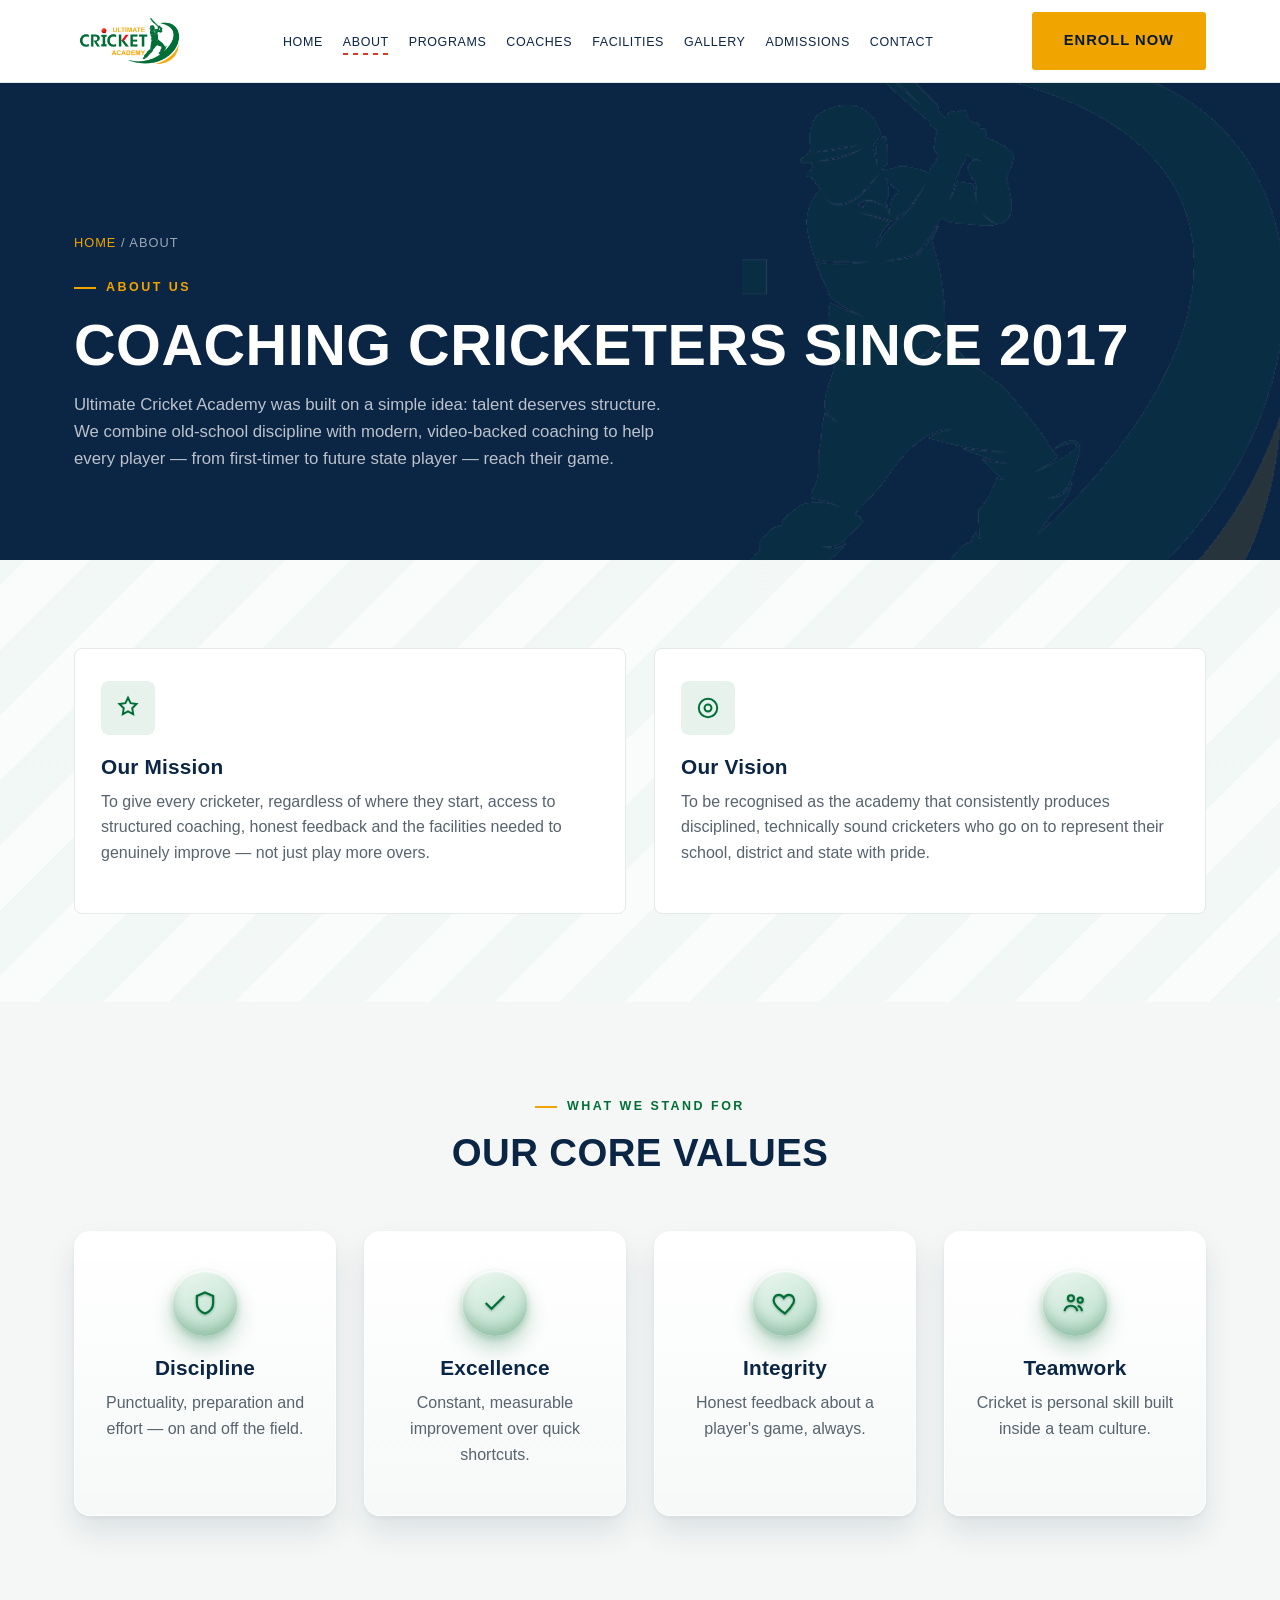
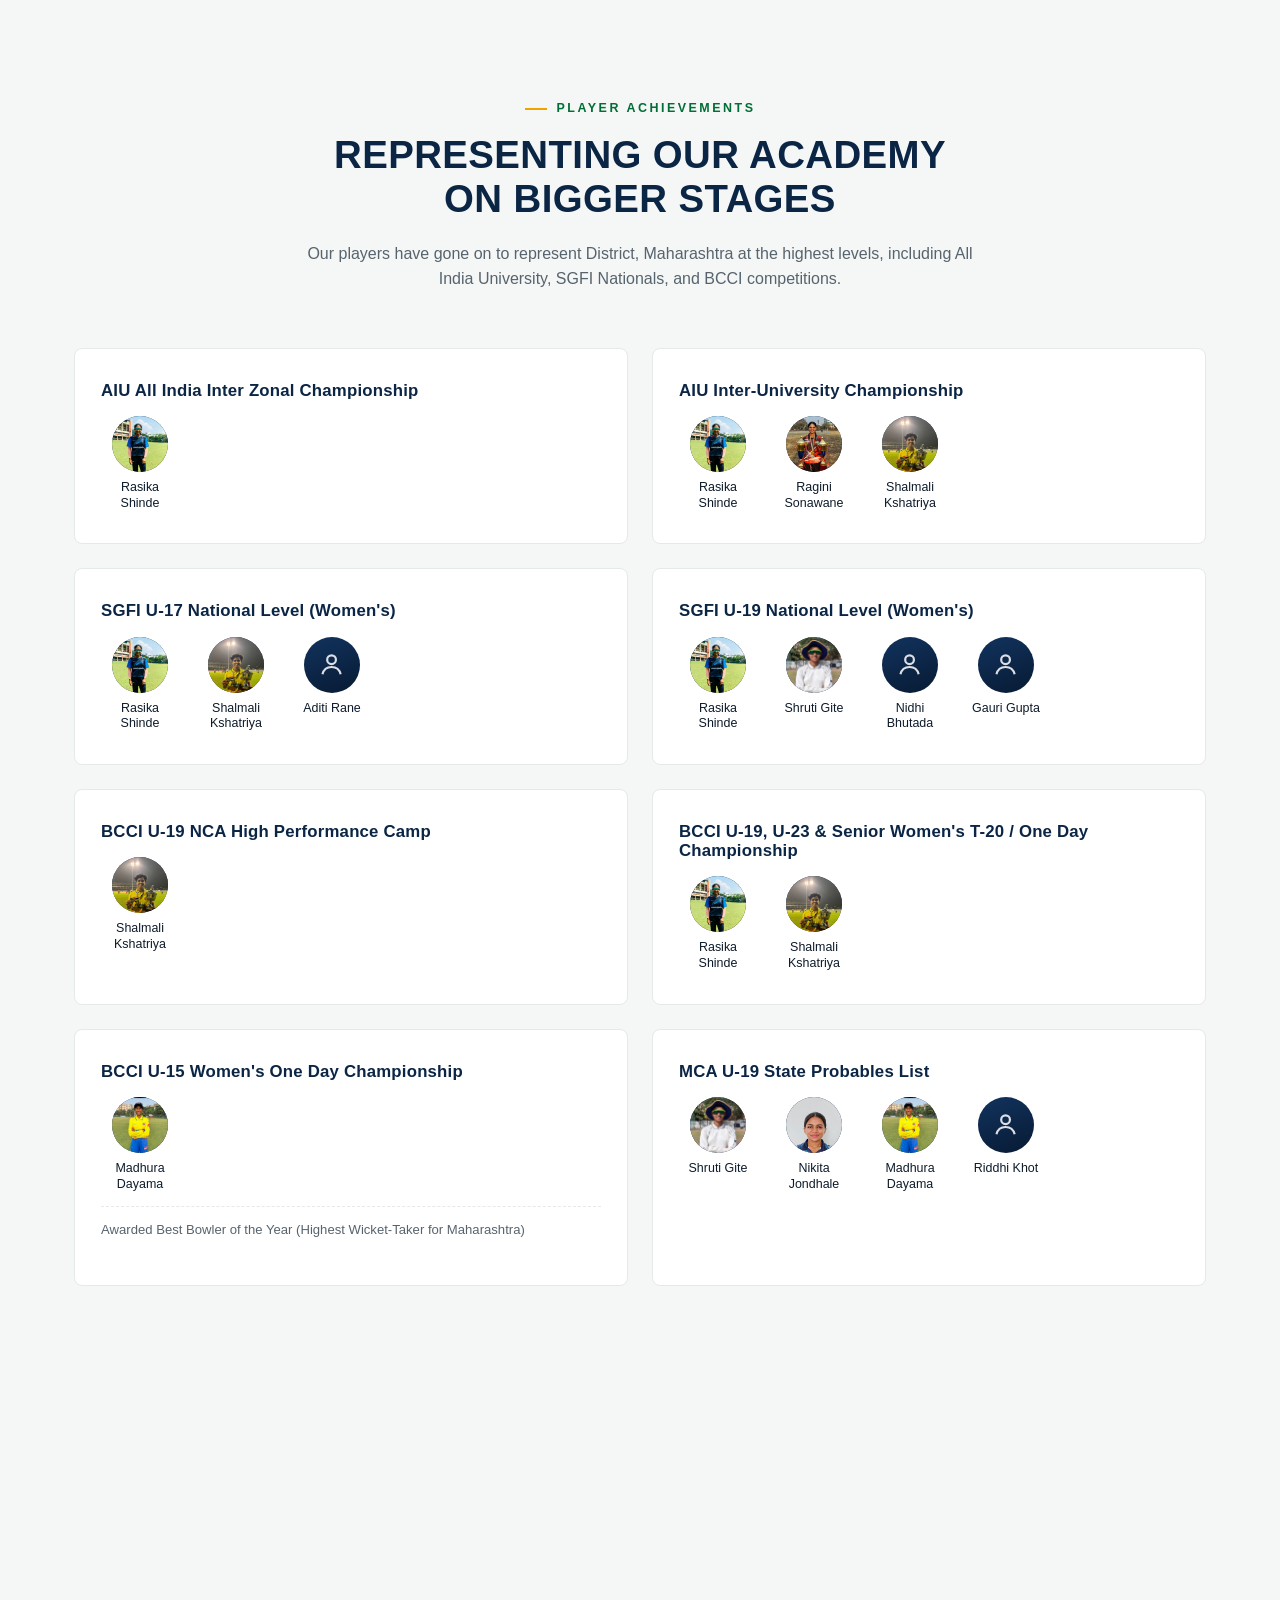
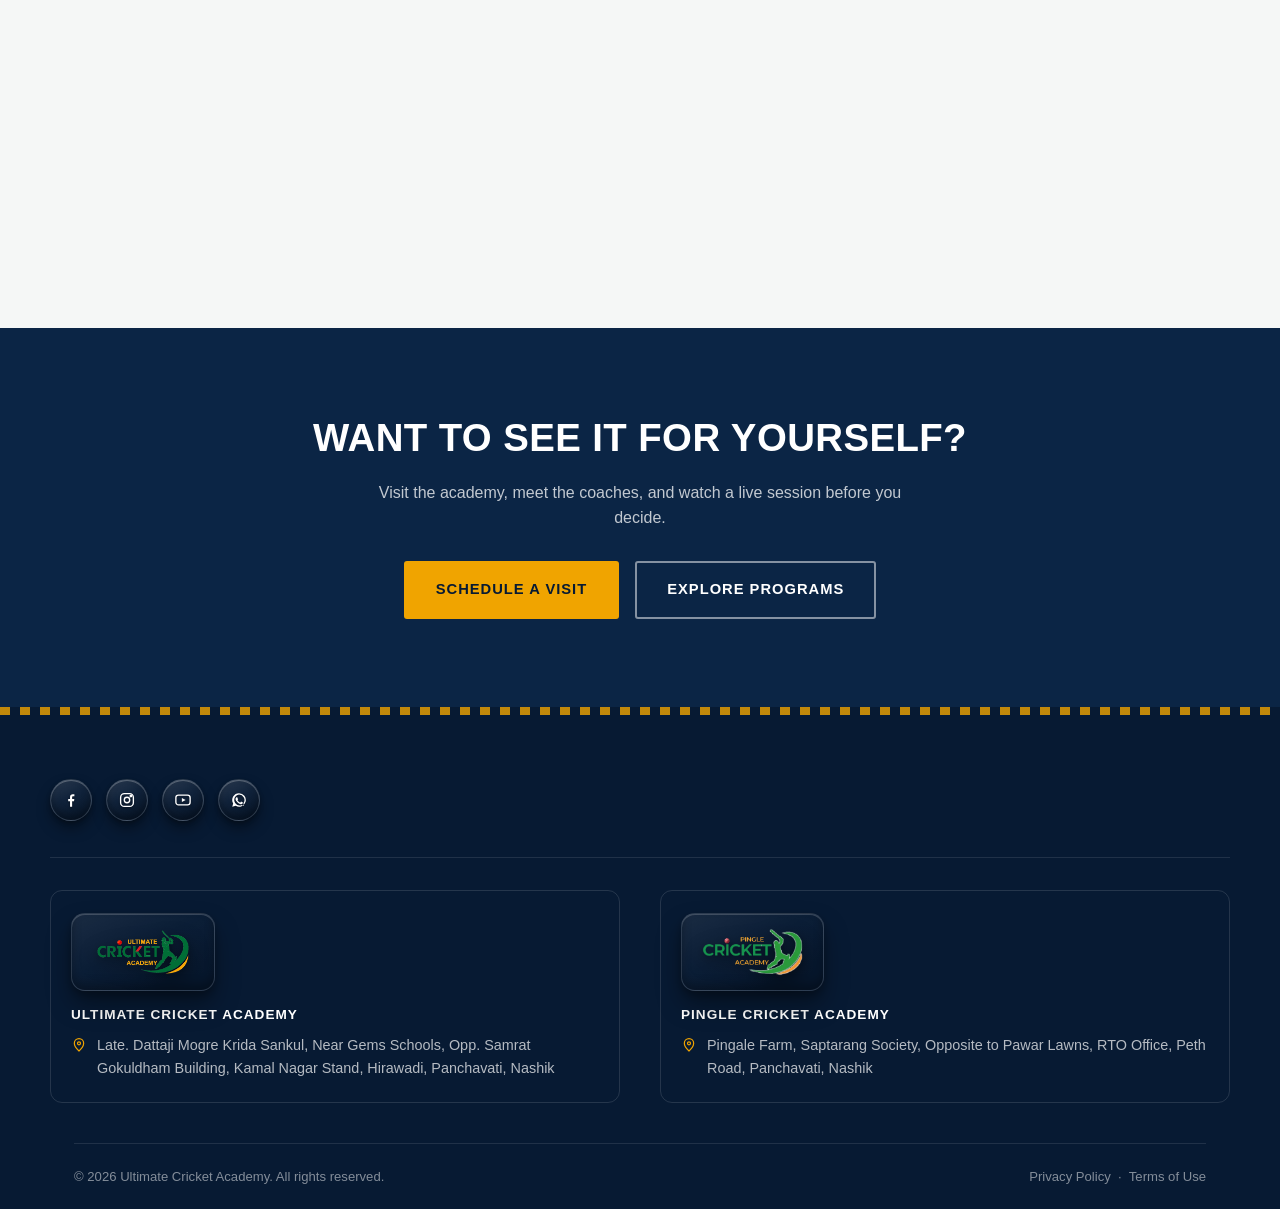
==== commit 004f9344: "Added Riddhi Khot and also made changes for Madhura Dayma- Title" ====
--- a/about.html
+++ b/about.html
@@ -173,6 +173,7 @@
             <div class="player-chip"><div class="avatar-circle"><img src="assets/players/shruti-gite.png" alt="Shruti Gite" loading="lazy"></div><span class="player-name">Shruti Gite</span></div>
             <div class="player-chip"><div class="avatar-circle"><img src="assets/players/nikita-jondhale.png" alt="Nikita Jondhale" loading="lazy"></div><span class="player-name">Nikita Jondhale</span></div>
             <div class="player-chip"><div class="avatar-circle"><img src="assets/players/madhura-dayama.png" alt="Madhura Dayama" loading="lazy"></div><span class="player-name">Madhura Dayama</span></div>
+            <div class="player-chip"><div class="avatar-circle"><svg viewBox="0 0 24 24" fill="none" stroke="currentColor" stroke-width="1.8"><circle cx="12" cy="8" r="3.6"/><path d="M4.5 20c1-4 3.8-6 7.5-6s6.5 2 7.5 6"/></svg></div><span class="player-name">Riddhi Khot</span></div>
           </div>
         </div>
         <div class="card achievement-card reveal" style="grid-column:1 / -1;">
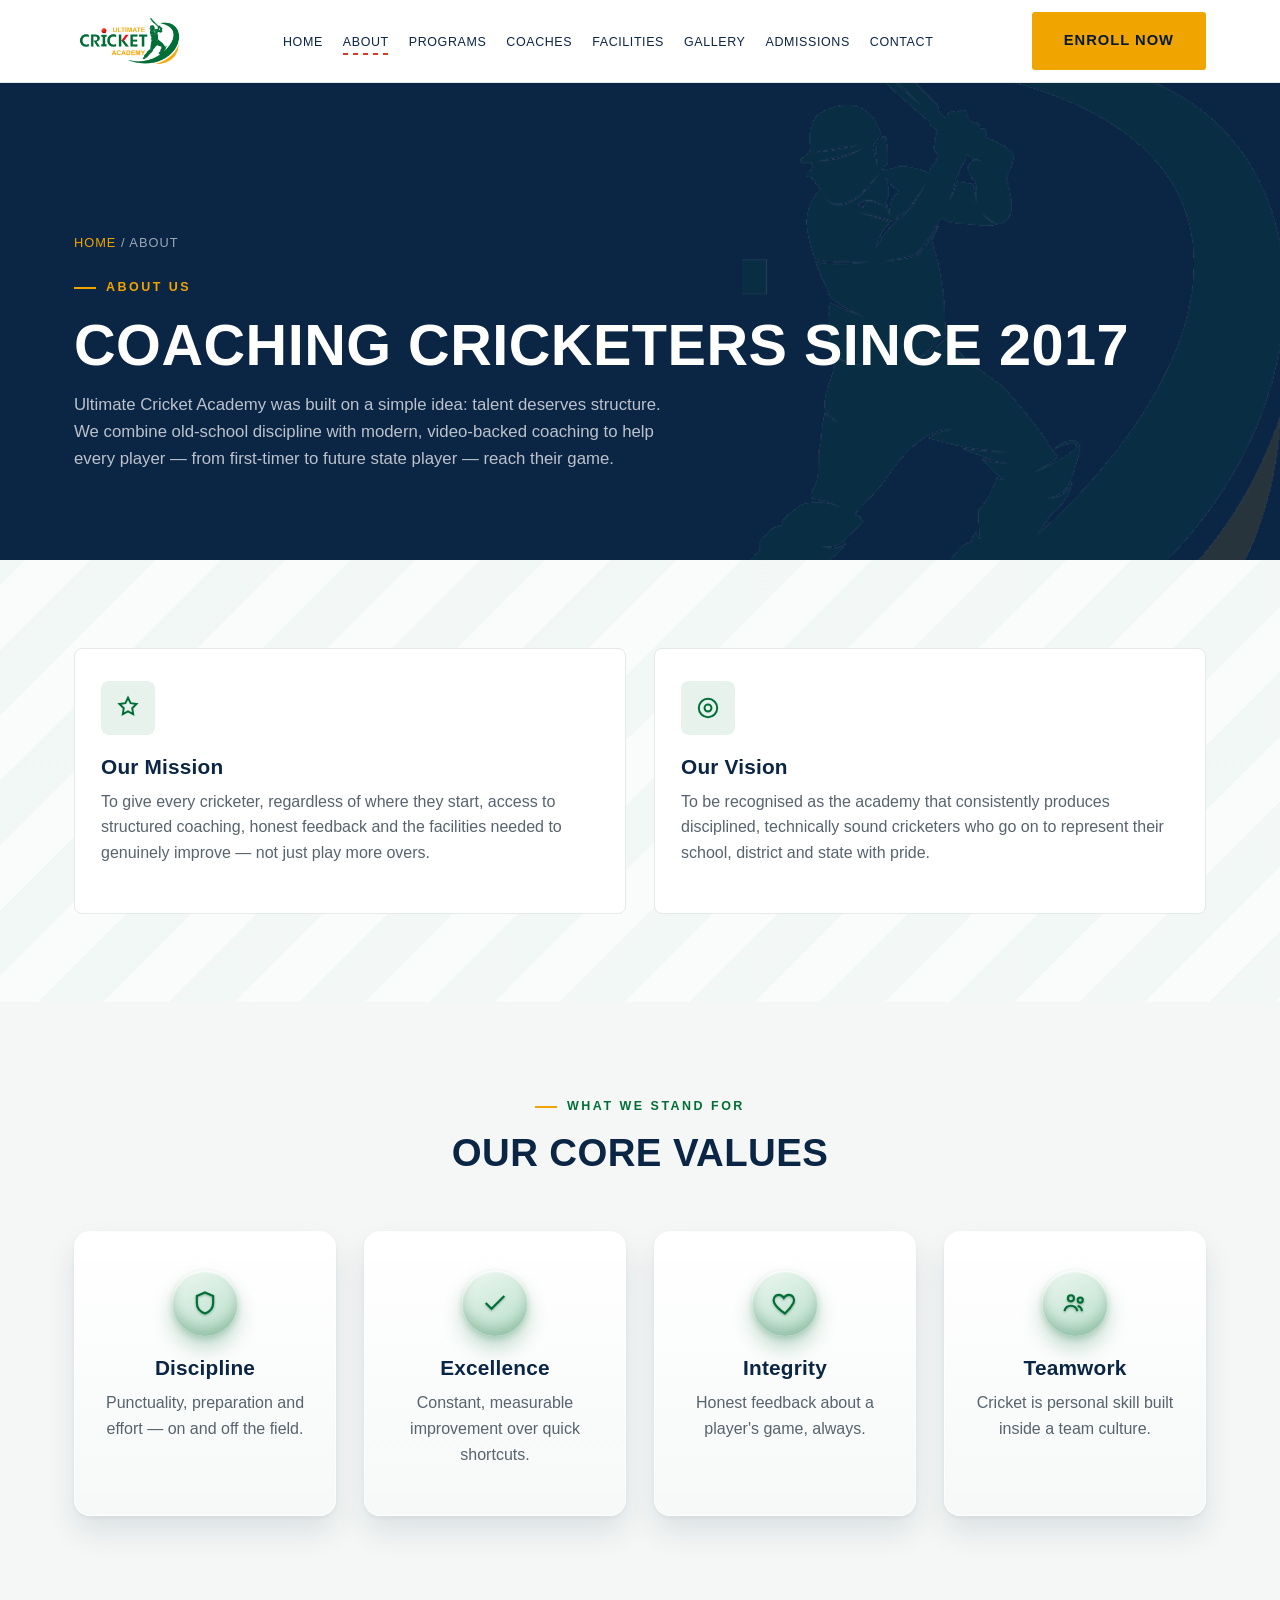
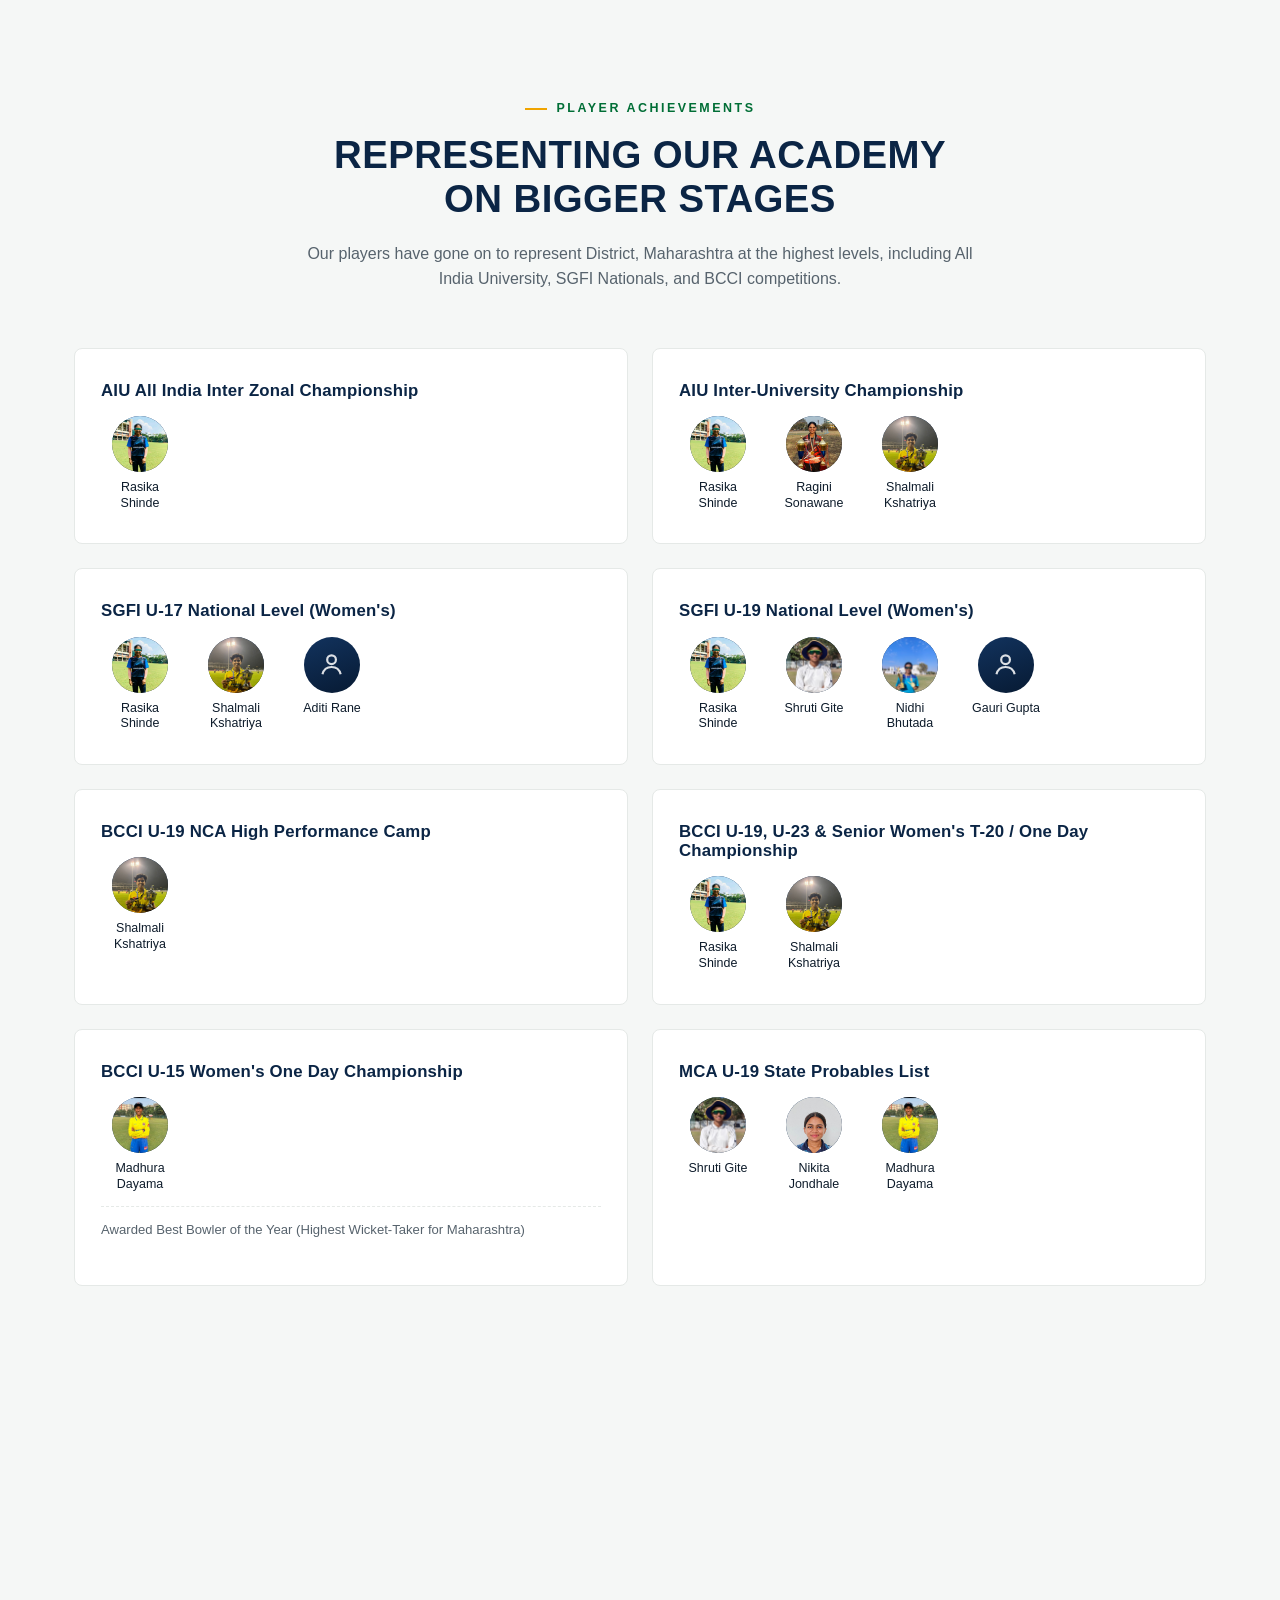
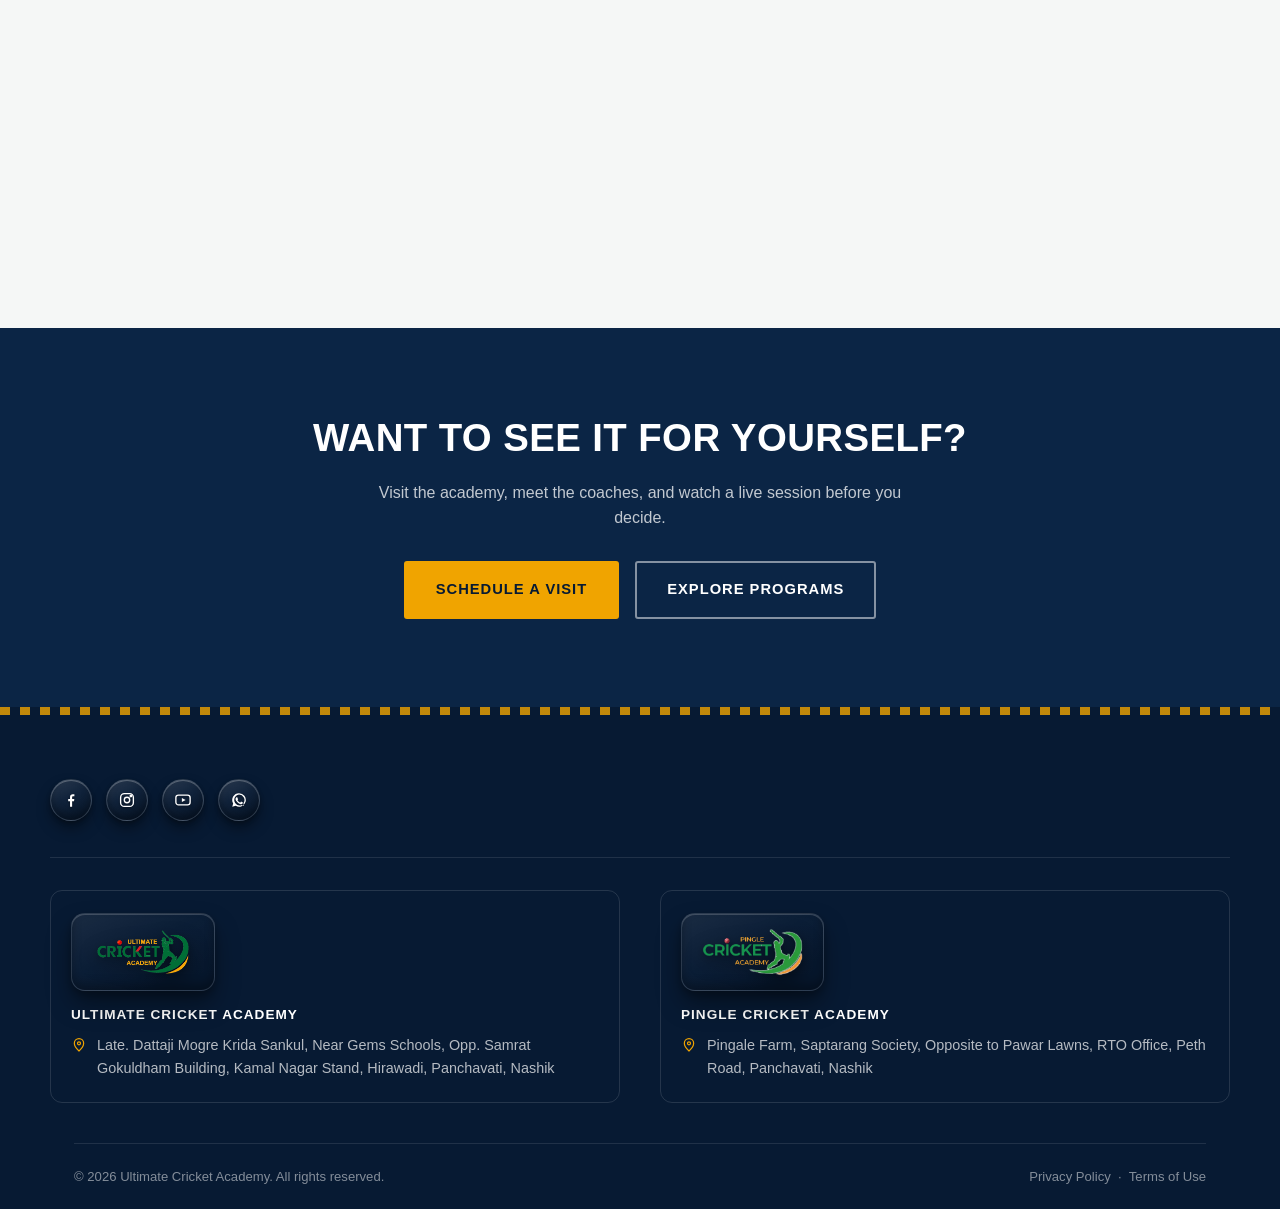
==== commit 48824148: "added riddhi and nidhi image added riddhi and nidhi image" ====
--- a/about.html
+++ b/about.html
@@ -143,7 +143,7 @@
           <div class="player-chips">
             <div class="player-chip"><div class="avatar-circle"><img src="assets/players/rasika-shinde.png" alt="Rasika Shinde" loading="lazy"></div><span class="player-name">Rasika Shinde</span></div>
             <div class="player-chip"><div class="avatar-circle"><img src="assets/players/shruti-gite.png" alt="Shruti Gite" loading="lazy"></div><span class="player-name">Shruti Gite</span></div>
-            <div class="player-chip"><div class="avatar-circle"><svg viewBox="0 0 24 24" fill="none" stroke="currentColor" stroke-width="1.8"><circle cx="12" cy="8" r="3.6"/><path d="M4.5 20c1-4 3.8-6 7.5-6s6.5 2 7.5 6"/></svg></div><span class="player-name">Nidhi Bhutada</span></div>
+            <div class="player-chip"><div class="avatar-circle"><img src="assets/players/nidhi-bhutada.jpg" alt="Nidhi Bhutada" loading="lazy"></div><span class="player-name">Nidhi Bhutada</span></div>
             <div class="player-chip"><div class="avatar-circle"><svg viewBox="0 0 24 24" fill="none" stroke="currentColor" stroke-width="1.8"><circle cx="12" cy="8" r="3.6"/><path d="M4.5 20c1-4 3.8-6 7.5-6s6.5 2 7.5 6"/></svg></div><span class="player-name">Gauri Gupta</span></div>
           </div>
         </div>
@@ -173,7 +173,6 @@
             <div class="player-chip"><div class="avatar-circle"><img src="assets/players/shruti-gite.png" alt="Shruti Gite" loading="lazy"></div><span class="player-name">Shruti Gite</span></div>
             <div class="player-chip"><div class="avatar-circle"><img src="assets/players/nikita-jondhale.png" alt="Nikita Jondhale" loading="lazy"></div><span class="player-name">Nikita Jondhale</span></div>
             <div class="player-chip"><div class="avatar-circle"><img src="assets/players/madhura-dayama.png" alt="Madhura Dayama" loading="lazy"></div><span class="player-name">Madhura Dayama</span></div>
-            <div class="player-chip"><div class="avatar-circle"><svg viewBox="0 0 24 24" fill="none" stroke="currentColor" stroke-width="1.8"><circle cx="12" cy="8" r="3.6"/><path d="M4.5 20c1-4 3.8-6 7.5-6s6.5 2 7.5 6"/></svg></div><span class="player-name">Riddhi Khot</span></div>
           </div>
         </div>
         <div class="card achievement-card reveal" style="grid-column:1 / -1;">
@@ -187,7 +186,7 @@
             <div class="player-chip"><div class="avatar-circle"><img src="assets/players/aaradhya-sangamnere.png" alt="Aaradhya Sangamnere" loading="lazy"></div><span class="player-name">Aaradhya Sangamnere</span></div>
             <div class="player-chip"><div class="avatar-circle"><img src="assets/players/eva-bhavsar.png" alt="Eva Bhavsar" loading="lazy"></div><span class="player-name">Eva Bhavsar</span></div>
             <div class="player-chip"><div class="avatar-circle"><img src="assets/players/lakshmi-zodge.png" alt="Lakshmi Zodge" loading="lazy"></div><span class="player-name">Lakshmi Zodge</span></div>
-            <div class="player-chip"><div class="avatar-circle"><svg viewBox="0 0 24 24" fill="none" stroke="currentColor" stroke-width="1.8"><circle cx="12" cy="8" r="3.6"/><path d="M4.5 20c1-4 3.8-6 7.5-6s6.5 2 7.5 6"/></svg></div><span class="player-name">Riddhi Khot</span></div>
+            <div class="player-chip"><div class="avatar-circle"><img src="assets/players/riddhi-khot.jpg" alt="Riddhi Khot" loading="lazy"></div><span class="player-name">Riddhi Khot</span></div>
           </div>
         </div>
         <div class="card achievement-card reveal">
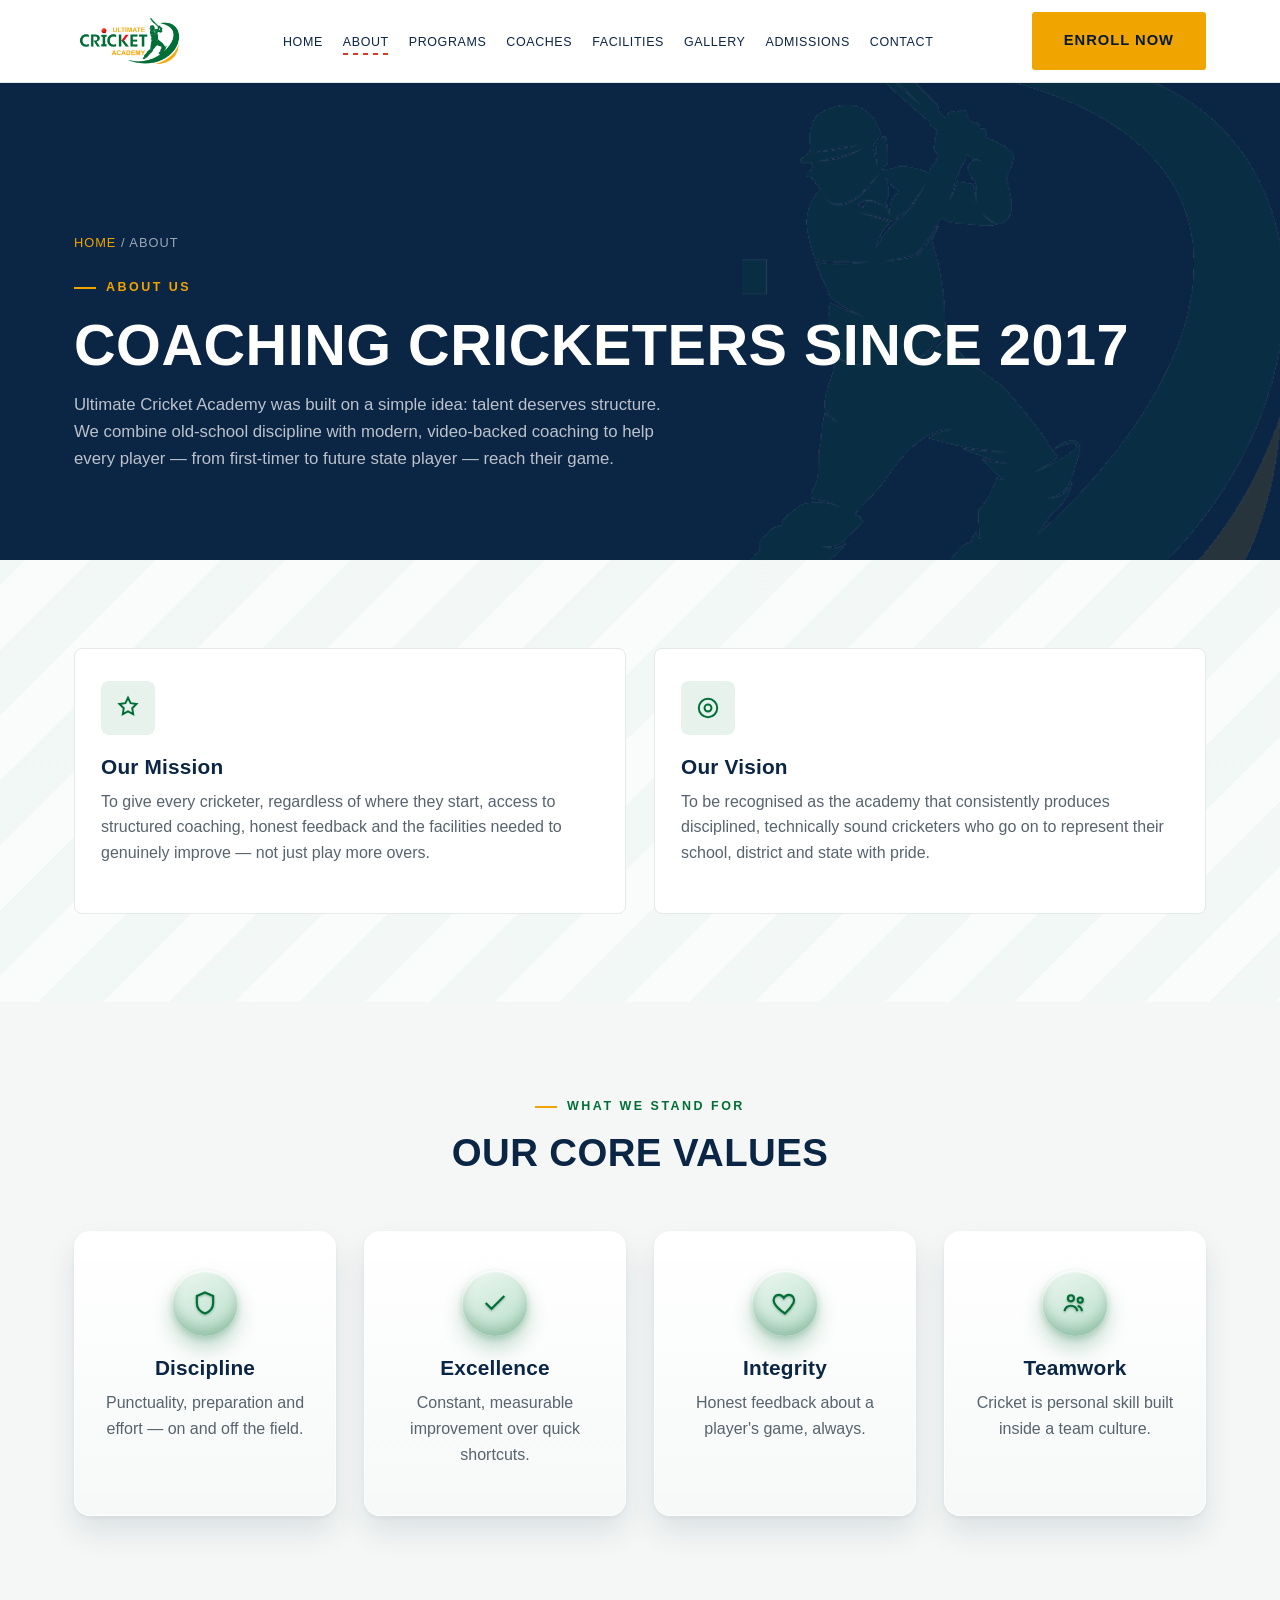
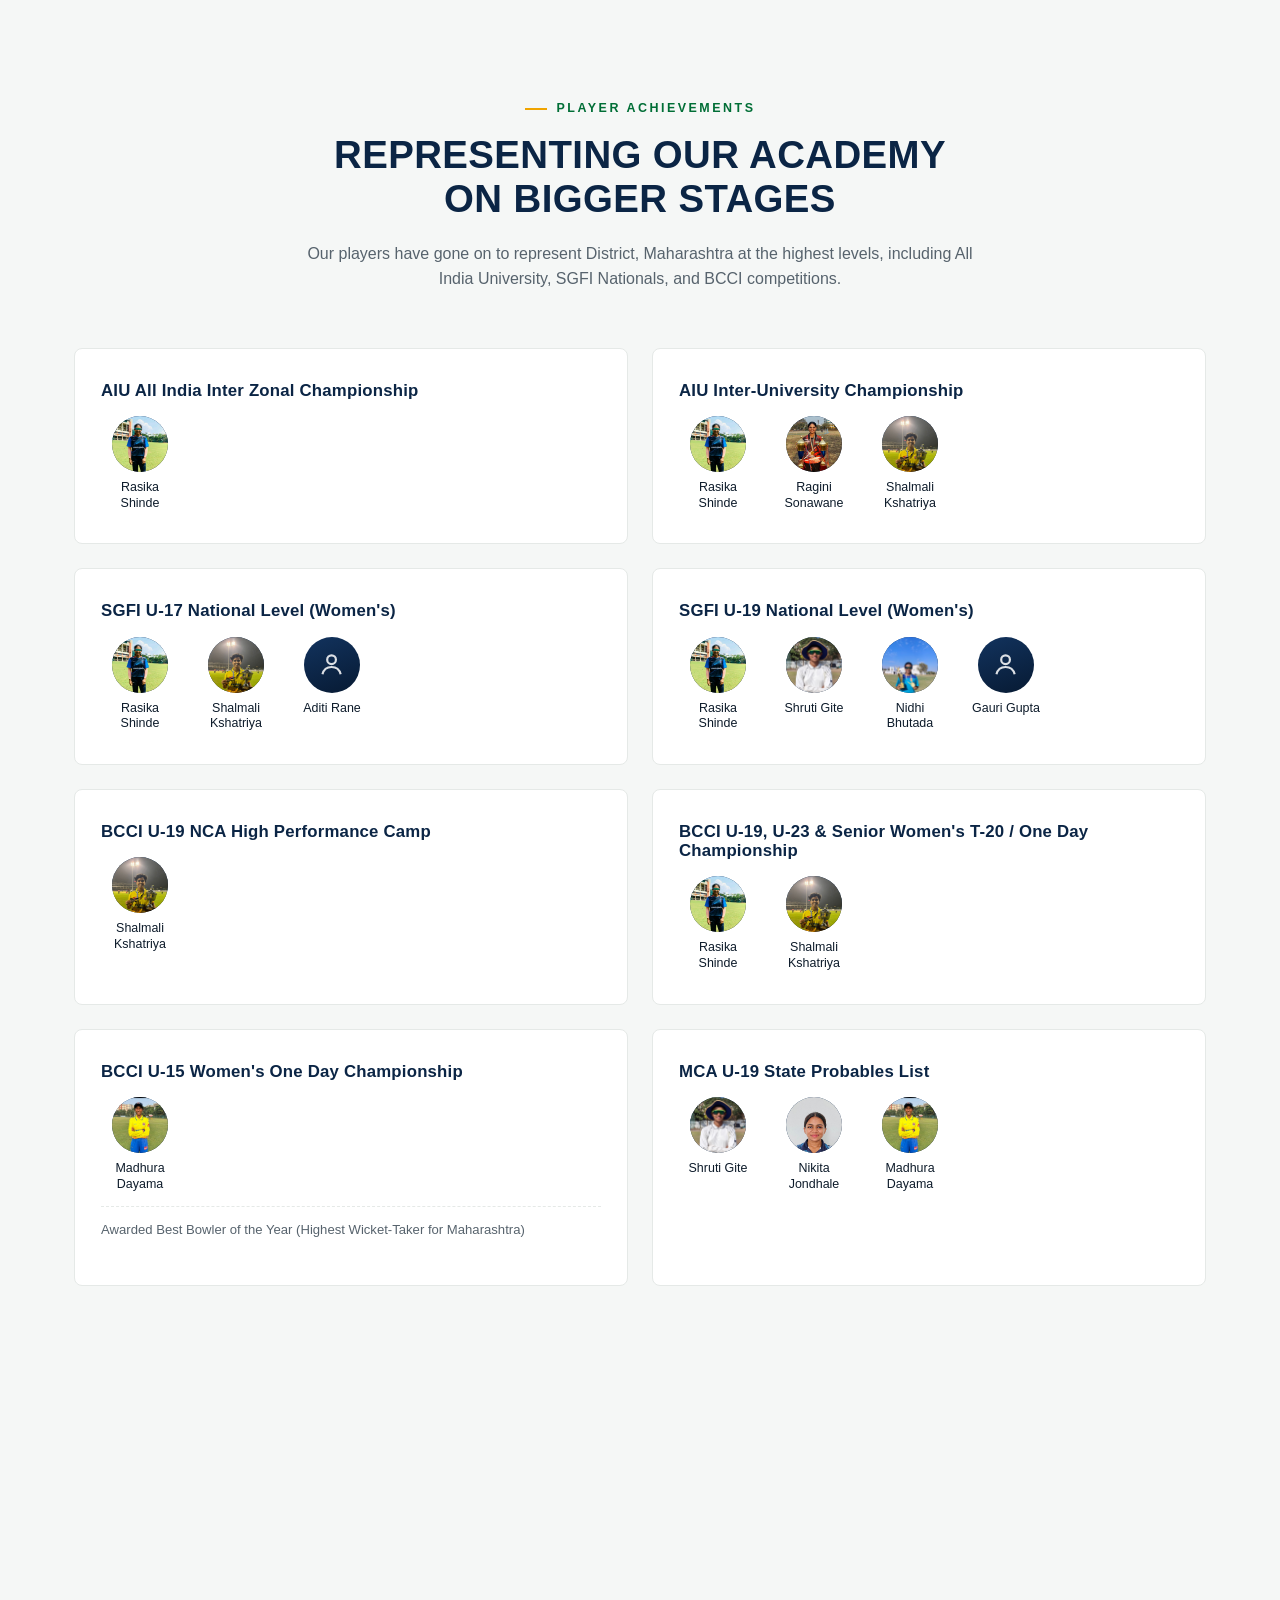
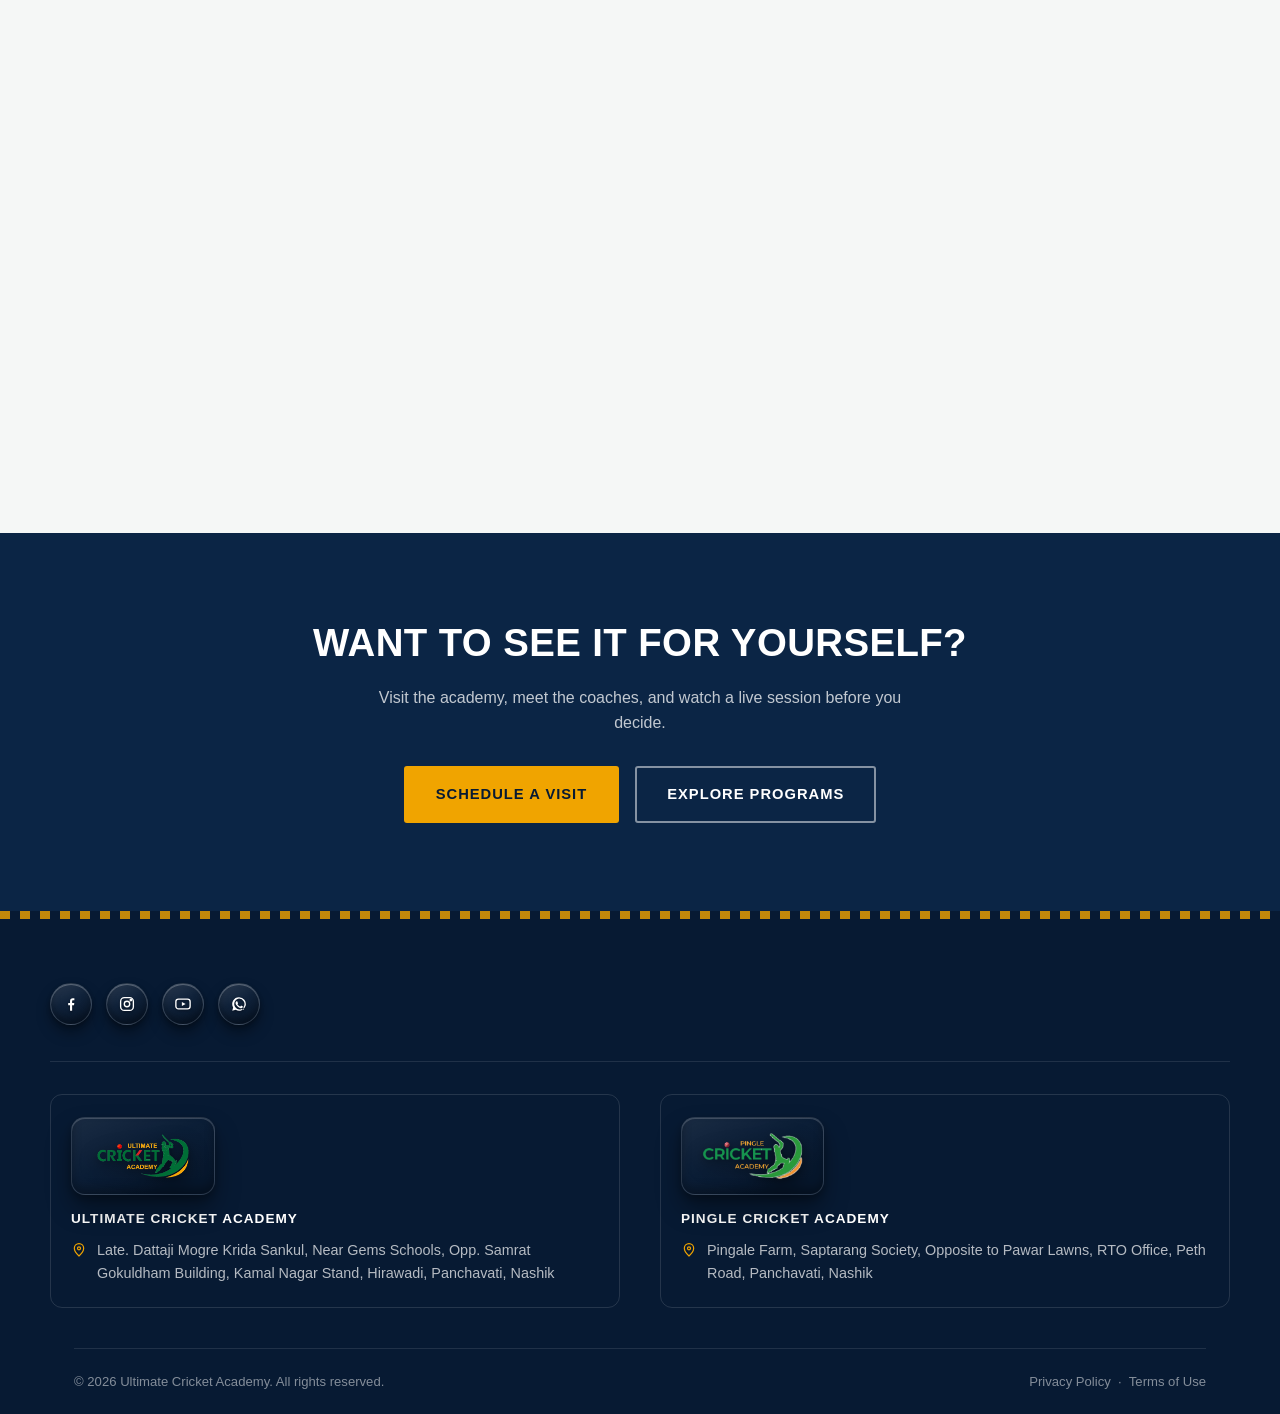
==== commit 1bfc1211: "Update about.html added MPL infomartion" ====
--- a/about.html
+++ b/about.html
@@ -189,6 +189,14 @@
             <div class="player-chip"><div class="avatar-circle"><img src="assets/players/riddhi-khot.jpg" alt="Riddhi Khot" loading="lazy"></div><span class="player-name">Riddhi Khot</span></div>
           </div>
         </div>
+        <div class="card achievement-card reveal reveal-delay-1">
+          <h3 style="font-size:1.05rem; color:var(--navy);">Maharashtra Premier League</h3>
+          <div class="player-chips">
+            <div class="player-chip"><div class="avatar-circle"><img src="assets/players/rasika-shinde.png" alt="Rasika Shinde" loading="lazy"></div><span class="player-name">Rasika Shinde<br><span style="font-size:.68rem; color:var(--muted);">Ratnagiri Jets</span></span></div>
+            <div class="player-chip"><div class="avatar-circle"><img src="assets/players/shruti-gite.png" alt="Shruti Gite" loading="lazy"></div><span class="player-name">Shruti Gite<br><span style="font-size:.68rem; color:var(--muted);">Ratnagiri Jets</span></span></div>
+            <div class="player-chip"><div class="avatar-circle"><img src="assets/players/shalmali-kshatriya.png" alt="Shalmali Kshatriya" loading="lazy"></div><span class="player-name">Shalmali Kshatriya<br><span style="font-size:.68rem; color:var(--muted);">Solapur Smashers</span></span></div>
+          </div>
+        </div>
         <div class="card achievement-card reveal">
           <h3 style="font-size:1.05rem; color:var(--navy);">U-14 Inter District (State Level) &mdash; Men's</h3>
           <div class="player-chips">
